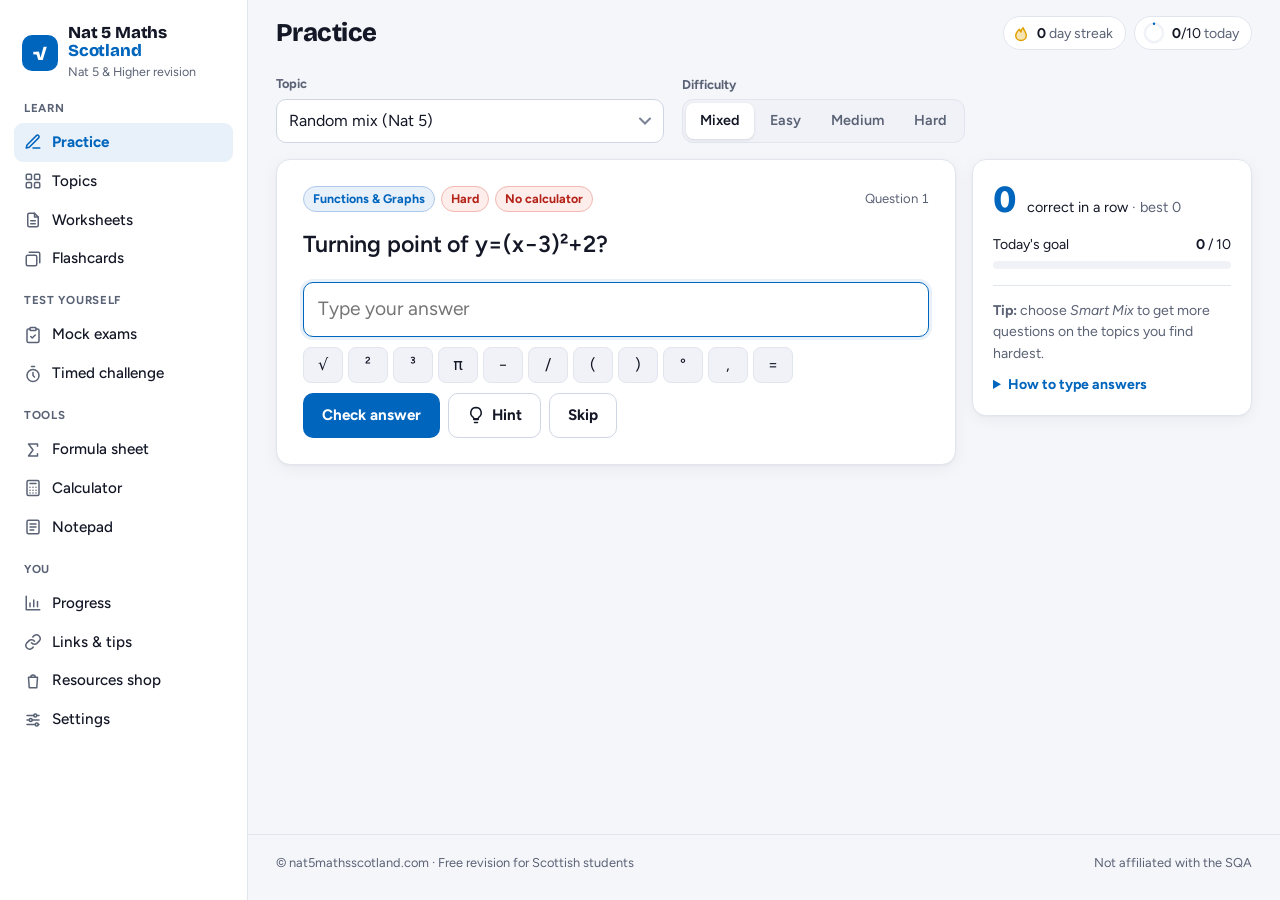
==== index.html @ 3918273a "Add 97 Higher questions, Higher Paper 2 and Higher worksheets - 97 new Higher questions across all 1" ====
<!DOCTYPE html>
<html lang="en-GB">
<head>
<meta charset="UTF-8">
<meta name="viewport" content="width=device-width, initial-scale=1, viewport-fit=cover">
<title>Free Nat 5 &amp; Higher Maths Revision — Scotland | nat5mathsscotland.com</title>
<meta name="description" content="Free Nat 5 and Higher Maths revision for Scottish students. 334 practice questions with worked solutions, mock exams, flashcards, worksheets and a formula sheet — covers the SQA course.">
<meta name="author" content="nat5mathsscotland.com">
<meta property="og:title" content="Free Nat 5 &amp; Higher Maths Revision — Scotland">
<meta property="og:description" content="Practice questions with worked solutions, mock exams, flashcards and worksheets for SQA National 5 and Higher Maths. Free, works offline.">
<meta property="og:url" content="https://nat5mathsscotland.com/">
<meta property="og:type" content="website">
<meta property="og:image" content="https://nat5mathsscotland.com/icon-512.png">
<link rel="canonical" href="https://nat5mathsscotland.com/">
<link rel="manifest" href="manifest.json">
<meta name="theme-color" content="#0065bd">
<meta name="mobile-web-app-capable" content="yes">
<meta name="apple-mobile-web-app-capable" content="yes">
<meta name="apple-mobile-web-app-status-bar-style" content="default">
<meta name="apple-mobile-web-app-title" content="Nat 5 Maths">
<link rel="apple-touch-icon" href="icon-192.png">
<link rel="preconnect" href="https://fonts.googleapis.com">
<link rel="preconnect" href="https://fonts.gstatic.com" crossorigin>
<link href="https://fonts.googleapis.com/css2?family=Bricolage+Grotesque:opsz,wght@12..96,600;12..96,700;12..96,800&family=Figtree:wght@400;500;600;700&display=swap" rel="stylesheet">
<link rel="stylesheet" href="assets/styles.css?v=6">
<script>
  // Apply saved appearance before first paint to avoid a flash of the wrong theme
  try{var _s=JSON.parse(localStorage.getItem('nat5_v4')||'{}').settings||{};if(_s.mode==='light'||_s.mode==='dark')document.documentElement.dataset.theme=_s.mode;if(_s.accent)document.documentElement.dataset.accent=_s.accent;}catch(e){}
</script>
</head>
<body>

<svg width="0" height="0" style="position:absolute" aria-hidden="true">
  <symbol id="i-practice" viewBox="0 0 24 24"><path d="M12 20h9"/><path d="M16.5 3.5a2.1 2.1 0 0 1 3 3L7 19l-4 1 1-4Z"/></symbol>
  <symbol id="i-topics" viewBox="0 0 24 24"><rect x="3" y="3" width="7" height="7" rx="1.5"/><rect x="14" y="3" width="7" height="7" rx="1.5"/><rect x="3" y="14" width="7" height="7" rx="1.5"/><rect x="14" y="14" width="7" height="7" rx="1.5"/></symbol>
  <symbol id="i-worksheets" viewBox="0 0 24 24"><path d="M14 3H7a2 2 0 0 0-2 2v14a2 2 0 0 0 2 2h10a2 2 0 0 0 2-2V8z"/><path d="M14 3v5h5"/><path d="M9 13h6M9 17h6"/></symbol>
  <symbol id="i-flashcards" viewBox="0 0 24 24"><rect x="3" y="7" width="14" height="14" rx="2"/><path d="M7 3h12a2 2 0 0 1 2 2v12"/></symbol>
  <symbol id="i-mock" viewBox="0 0 24 24"><rect x="8" y="2" width="8" height="4" rx="1"/><path d="M16 4h2a2 2 0 0 1 2 2v14a2 2 0 0 1-2 2H6a2 2 0 0 1-2-2V6a2 2 0 0 1 2-2h2"/><path d="m9 14 2 2 4-4"/></symbol>
  <symbol id="i-timer" viewBox="0 0 24 24"><circle cx="12" cy="14" r="8"/><path d="M12 10v4l2 2M10 2h4"/></symbol>
  <symbol id="i-formulas" viewBox="0 0 24 24"><path d="M18 7V4H6l6 8-6 8h12v-3"/></symbol>
  <symbol id="i-calculator" viewBox="0 0 24 24"><rect x="4" y="2" width="16" height="20" rx="2"/><path d="M8 6h8M8 11h.01M12 11h.01M16 11h.01M8 15h.01M12 15h.01M16 15h.01M8 18.5h.01M12 18.5h.01M16 18.5h.01"/></symbol>
  <symbol id="i-notepad" viewBox="0 0 24 24"><rect x="4" y="3" width="16" height="18" rx="2"/><path d="M8 8h8M8 12h8M8 16h5"/></symbol>
  <symbol id="i-progress" viewBox="0 0 24 24"><path d="M3 3v18h18"/><path d="M8 17v-5M13 17V8M18 17v-7"/></symbol>
  <symbol id="i-resources" viewBox="0 0 24 24"><path d="M10 13a5 5 0 0 0 7.5.5l3-3a5 5 0 0 0-7-7l-1.7 1.7"/><path d="M14 11a5 5 0 0 0-7.5-.5l-3 3a5 5 0 0 0 7 7l1.7-1.7"/></symbol>
  <symbol id="i-shop" viewBox="0 0 24 24"><path d="M6 7h12l-1 14H7z"/><path d="M9 7a3 3 0 0 1 6 0"/></symbol>
  <symbol id="i-settings" viewBox="0 0 24 24"><path d="M4 6h9M17 6h3M4 12h3M11 12h9M4 18h11M19 18h1"/><circle cx="15" cy="6" r="2"/><circle cx="9" cy="12" r="2"/><circle cx="17" cy="18" r="2"/></symbol>
  <symbol id="i-more" viewBox="0 0 24 24"><circle cx="5" cy="12" r="1.2"/><circle cx="12" cy="12" r="1.2"/><circle cx="19" cy="12" r="1.2"/></symbol>
  <symbol id="i-flame" viewBox="0 0 24 24"><path d="M12 22c4 0 7-2.8 7-6.8 0-4.2-3-6.2-4.2-10.2-1.8 1.6-2.8 3.6-2.8 5.7-1-.8-1.8-2-2-3.7C7.8 9 5 11.6 5 15.2 5 19.2 8 22 12 22z"/></symbol>
  <symbol id="i-bulb" viewBox="0 0 24 24"><path d="M9 18h6M10 22h4"/><path d="M12 2a7 7 0 0 0-4 12.7c.6.5 1 1.3 1 2.3h6c0-1 .4-1.8 1-2.3A7 7 0 0 0 12 2z"/></symbol>
  <symbol id="i-arrow" viewBox="0 0 24 24"><path d="M5 12h14M13 6l6 6-6 6"/></symbol>
  <symbol id="i-back" viewBox="0 0 24 24"><path d="M19 12H5M11 18l-6-6 6-6"/></symbol>
  <symbol id="i-refresh" viewBox="0 0 24 24"><path d="M21 12a9 9 0 1 1-3-6.7L21 8"/><path d="M21 3v5h-5"/></symbol>
  <symbol id="i-check" viewBox="0 0 24 24"><path d="m5 12 5 5 9-10"/></symbol>
  <symbol id="i-x" viewBox="0 0 24 24"><path d="M6 6l12 12M18 6 6 18"/></symbol>
  <symbol id="i-external" viewBox="0 0 24 24"><path d="M14 4h6v6M20 4l-9 9"/><path d="M18 14v5a1 1 0 0 1-1 1H5a1 1 0 0 1-1-1V7a1 1 0 0 1 1-1h5"/></symbol>
</svg>

<a class="skip-link" href="#main">Skip to content</a>

<div class="shell">

  <!-- Sidebar (desktop) -->
  <aside class="sidebar" aria-label="Main navigation">
    <a class="brand" href="#practice" data-nav="practice">
      <span class="brand-mark" aria-hidden="true">√</span>
      <span>
        <h1 class="brand-name">Nat 5 Maths <span>Scotland</span></h1>
        <span class="brand-sub">Nat 5 &amp; Higher revision</span>
      </span>
    </a>
    <nav class="side-nav">
      <div class="nav-group">
        <div class="nav-label">Learn</div>
        <a href="#practice" data-nav="practice"><svg class="ico"><use href="#i-practice"/></svg>Practice</a>
        <a href="#topics" data-nav="topics"><svg class="ico"><use href="#i-topics"/></svg>Topics</a>
        <a href="#worksheets" data-nav="worksheets"><svg class="ico"><use href="#i-worksheets"/></svg>Worksheets</a>
        <a href="#flashcards" data-nav="flashcards"><svg class="ico"><use href="#i-flashcards"/></svg>Flashcards</a>
      </div>
      <div class="nav-group">
        <div class="nav-label">Test yourself</div>
        <a href="#mock" data-nav="mock"><svg class="ico"><use href="#i-mock"/></svg>Mock exams</a>
        <a href="#timer" data-nav="timer"><svg class="ico"><use href="#i-timer"/></svg>Timed challenge</a>
      </div>
      <div class="nav-group">
        <div class="nav-label">Tools</div>
        <a href="#formulas" data-nav="formulas"><svg class="ico"><use href="#i-formulas"/></svg>Formula sheet</a>
        <a href="#calculator" data-nav="calculator"><svg class="ico"><use href="#i-calculator"/></svg>Calculator</a>
        <a href="#notepad" data-nav="notepad"><svg class="ico"><use href="#i-notepad"/></svg>Notepad</a>
      </div>
      <div class="nav-group">
        <div class="nav-label">You</div>
        <a href="#progress" data-nav="progress"><svg class="ico"><use href="#i-progress"/></svg>Progress</a>
        <a href="#resources" data-nav="resources"><svg class="ico"><use href="#i-resources"/></svg>Links &amp; tips</a>
        <a href="#shop" data-nav="shop"><svg class="ico"><use href="#i-shop"/></svg>Resources shop</a>
        <a href="#settings" data-nav="settings"><svg class="ico"><use href="#i-settings"/></svg>Settings</a>
      </div>
    </nav>
  </aside>

  <div class="main-col">
    <!-- Top bar -->
    <header class="topbar">
      <a class="brand brand-compact" href="#practice" data-nav="practice" aria-hidden="true" tabindex="-1">
        <span class="brand-mark">√</span><span class="brand-name">Nat 5 Maths</span>
      </a>
      <div class="page-title" id="page-title">Practice</div>
      <div class="stat-chips">
        <div class="chip" title="Days in a row you've practised">
          <svg class="ico ico-flame"><use href="#i-flame"/></svg>
          <span><b id="hdr-days">0</b> <span class="chip-label">day streak</span></span>
        </div>
        <div class="chip chip-goal" title="Today's goal">
          <svg class="ring" viewBox="0 0 36 36" aria-hidden="true"><circle class="ring-bg" cx="18" cy="18" r="15"/><circle class="ring-fg" id="goal-ring" cx="18" cy="18" r="15" pathLength="100" stroke-dasharray="0 100"/></svg>
          <span><b id="hdr-daily">0</b>/<span id="hdr-goal">10</span> <span class="chip-label">today</span></span>
        </div>
      </div>
    </header>

    <main id="main" tabindex="-1">

      <!-- PRACTICE -->
      <section class="panel" id="panel-practice" data-title="Practice">
        <div class="greeting" id="greeting"></div>
        <div class="toolbar">
          <label class="field">
            <span class="field-label">Topic</span>
            <select id="topic-select"></select>
          </label>
          <div class="field">
            <span class="field-label" id="diff-label">Difficulty</span>
            <div class="segmented" role="radiogroup" aria-labelledby="diff-label" id="diff-seg">
              <button role="radio" data-diff="mixed" aria-checked="true">Mixed</button>
              <button role="radio" data-diff="1" aria-checked="false">Easy</button>
              <button role="radio" data-diff="2" aria-checked="false">Medium</button>
              <button role="radio" data-diff="3" aria-checked="false">Hard</button>
            </div>
          </div>
        </div>

        <div class="practice-grid">
          <article class="card q-card" aria-live="polite">
            <div class="q-meta">
              <span class="tag tag-topic" id="q-topic-label">Algebra</span>
              <span class="tag" id="q-level">Easy</span>
              <span class="tag" id="calc-badge">No calculator</span>
              <span class="q-num">Question <span id="q-num">1</span></span>
            </div>
            <div class="q-text" id="q-text">Loading…</div>
            <form class="answer" id="answer-form" autocomplete="off">
              <label class="sr-only" for="q-input">Your answer</label>
              <input class="input input-lg" id="q-input" type="text" inputmode="text" placeholder="Type your answer" spellcheck="false" autocapitalize="off">
              <div class="symbols" data-for="q-input"></div>
              <div class="btn-row">
                <button type="submit" class="btn btn-primary" id="check-btn">Check answer</button>
                <button type="button" class="btn btn-ghost" id="hint-btn"><svg class="ico"><use href="#i-bulb"/></svg>Hint</button>
                <button type="button" class="btn btn-ghost" id="skip-btn">Skip</button>
                <a href="#calculator" class="btn btn-ghost" id="calc-link" hidden><svg class="ico"><use href="#i-calculator"/></svg>Calculator</a>
              </div>
            </form>
            <div id="feedback-area"></div>
          </article>

          <aside class="card side-card">
            <div class="side-stat">
              <div class="side-num" id="run-streak">0</div>
              <div class="side-lbl">correct in a row <span class="muted">· best <span id="best-streak">0</span></span></div>
            </div>
            <div class="goal">
              <div class="goal-head"><span>Today's goal</span><span><b id="daily-count">0</b> / <span id="daily-goal-lbl">10</span></span></div>
              <div class="bar"><div class="bar-fill" id="goal-fill"></div></div>
            </div>
            <p class="side-tip"><b>Tip:</b> choose <em>Smart Mix</em> to get more questions on the topics you find hardest.</p>
            <details class="howto">
              <summary>How to type answers</summary>
              <ul>
                <li>Two answers: <code>x=2, x=5</code></li>
                <li>Powers: <code>x^2</code> or use the <code>²</code> button</li>
                <li>Roots: <code>sqrt3</code> or the <code>√</code> button</li>
                <li>Fractions: <code>3/4</code> · pi: <code>pi</code></li>
                <li>Units like cm, £, ° are optional</li>
              </ul>
            </details>
          </aside>
        </div>
      </section>

      <!-- TOPICS -->
      <section class="panel" id="panel-topics" data-title="Topics" hidden>
        <p class="lede">Pick a topic to practise it. Your accuracy on each topic is shown below.</p>
        <div id="topic-grid"></div>
      </section>

      <!-- WORKSHEETS -->
      <section class="panel" id="panel-worksheets" data-title="Worksheets" hidden>
        <div id="ws-list">
          <p class="lede">Short sets of questions on one topic. Answer them all, then check.</p>
          <div class="grid-cards" id="sheet-list"></div>
        </div>
        <div id="ws-active" hidden></div>
      </section>

      <!-- FLASHCARDS -->
      <section class="panel" id="panel-flashcards" data-title="Flashcards" hidden>
        <div class="toolbar">
          <label class="field">
            <span class="field-label">Deck</span>
            <select id="fc-topic">
              <option value="all">All Nat 5</option>
              <option value="algebra">Algebra &amp; graphs</option>
              <option value="trig">Trigonometry</option>
              <option value="geometry">Geometry &amp; vectors</option>
              <option value="stats">Statistics</option>
              <option value="surds">Indices</option>
              <option value="higher">Higher</option>
            </select>
          </label>
          <button class="btn btn-ghost" id="fc-shuffle"><svg class="ico"><use href="#i-refresh"/></svg>Shuffle</button>
        </div>
        <div class="flash-wrap">
          <button class="flashcard" id="flashcard" aria-live="polite">
            <span class="fc-face fc-front">
              <span class="fc-kicker">Formula</span>
              <span class="fc-term" id="fc-term">Loading…</span>
              <span class="fc-tap">Tap or press Space to reveal</span>
            </span>
            <span class="fc-face fc-back">
              <span class="fc-kicker" id="fc-term-back"></span>
              <span class="fc-def" id="fc-def"></span>
            </span>
          </button>
          <div class="fc-nav">
            <button class="btn btn-ghost" id="fc-prev" aria-label="Previous card"><svg class="ico"><use href="#i-back"/></svg>Prev</button>
            <span class="fc-count"><span id="fc-idx">1</span> / <span id="fc-tot">1</span></span>
            <button class="btn btn-primary" id="fc-next">Next<svg class="ico"><use href="#i-arrow"/></svg></button>
          </div>
        </div>
      </section>

      <!-- MOCK EXAM -->
      <section class="panel" id="panel-mock" data-title="Mock exams" hidden>
        <div id="mock-home">
          <p class="lede">Exam-style papers written to the SQA course. Answers are marked as you go and you get a grade estimate at the end.</p>
          <div class="grid-cards" id="mock-papers"></div>
          <div class="card" id="mock-prev-scores" hidden></div>
          <div class="card">
            <h2 class="card-title">Before you start</h2>
            <ul class="tips-list">
              <li><b>Show all working on paper.</b> In the real exam, method marks are given even when the final answer is wrong.</li>
              <li><b>Watch the clock.</b> Roughly 1–1½ minutes per mark. Skip and come back later.</li>
              <li><b>Non-calculator paper means no calculator.</b> Keep the calculator for Paper 2.</li>
              <li><b>Check answers</b> by substituting back in where you can.</li>
            </ul>
          </div>
        </div>

        <div id="mock-exam" hidden>
          <div class="card exam-card">
            <div class="exam-head">
              <div>
                <div class="exam-title" id="mock-paper-title">Paper 1</div>
                <div class="muted small" id="mock-q-counter"></div>
              </div>
              <div class="exam-stats">
                <span class="tag" id="mock-calc-status">No calculator</span>
                <span class="exam-clock" id="mock-timer-display">60:00</span>
                <span class="tag tag-topic">Marks: <b id="mock-marks-so-far">0</b></span>
              </div>
            </div>
            <div class="bar bar-thin"><div class="bar-fill" id="mock-prog-bar"></div></div>
            <div class="q-meta"><span class="tag tag-topic" id="mock-topic-label"></span><span class="tag" id="mock-marks-label"></span></div>
            <div class="q-text" id="mock-q-text"></div>
            <form class="answer" id="mock-form" autocomplete="off">
              <label class="sr-only" for="mock-answer">Your answer</label>
              <input class="input input-lg" id="mock-answer" type="text" placeholder="Type your answer" spellcheck="false" autocapitalize="off">
              <div class="symbols" data-for="mock-answer"></div>
              <div class="btn-row">
                <button type="submit" class="btn btn-primary" id="mock-submit">Submit answer</button>
                <button type="button" class="btn btn-ghost" id="mock-skip">Leave blank</button>
                <button type="button" class="btn btn-ghost btn-danger" id="mock-end">End exam</button>
              </div>
            </form>
            <div id="mock-fb"></div>
          </div>
        </div>

        <div id="mock-results" hidden>
          <div class="card result-card">
            <div class="grade-badge" id="mock-grade-icon">A</div>
            <h2 class="result-title" id="mock-grade-title">Grade A</h2>
            <div class="result-score" id="mock-score-display"></div>
            <div class="muted" id="mock-grade-band"></div>
            <p class="result-msg" id="mock-grade-msg"></p>
            <div class="btn-row center">
              <button class="btn btn-primary" id="mock-review-btn">Review answers</button>
              <button class="btn btn-ghost" id="mock-back">Back to papers</button>
            </div>
            <p class="muted small">Grade boundaries are approximate: A 70%, B 60%, C 50%, D 40%.</p>
          </div>
          <div class="card" id="mock-review-section" hidden>
            <h2 class="card-title">Answer review</h2>
            <div id="mock-review-list"></div>
          </div>
        </div>
      </section>

      <!-- TIMER -->
      <section class="panel" id="panel-timer" data-title="Timed challenge" hidden>
        <div class="card" id="timer-setup">
          <h2 class="card-title">How many can you get right?</h2>
          <p class="muted">Quick-fire questions against the clock. Great for building speed before an exam.</p>
          <label class="field">
            <span class="field-label">Topic</span>
            <select id="timer-topic"></select>
          </label>
          <div class="btn-row">
            <button class="btn btn-primary" data-secs="60">1 minute</button>
            <button class="btn btn-primary" data-secs="120">2 minutes</button>
            <button class="btn btn-primary" data-secs="300">5 minutes</button>
          </div>
        </div>
        <div class="card" id="timer-game" hidden>
          <div class="timer-head">
            <div class="timer-display" id="timer-display">60</div>
            <div class="timer-score">Score <b id="timer-score-lbl">0</b></div>
          </div>
          <div class="q-text" id="timer-q"></div>
          <form class="answer" id="timer-form" autocomplete="off">
            <label class="sr-only" for="timer-input">Your answer</label>
            <input class="input input-lg" id="timer-input" type="text" placeholder="Answer" spellcheck="false" autocapitalize="off">
            <div class="symbols" data-for="timer-input"></div>
            <div class="btn-row">
              <button type="submit" class="btn btn-primary">Submit</button>
              <button type="button" class="btn btn-ghost" id="timer-skip">Skip</button>
              <button type="button" class="btn btn-ghost btn-danger" id="timer-stop">Stop</button>
            </div>
          </form>
          <div id="timer-fb" class="timer-fb" aria-live="polite"></div>
        </div>
        <div class="card result-card" id="timer-result" hidden>
          <div class="muted">Time's up</div>
          <div class="result-score" id="timer-final"></div>
          <p class="result-msg" id="timer-msg"></p>
          <button class="btn btn-primary" id="timer-again">Try again</button>
        </div>
      </section>

      <!-- FORMULAS -->
      <section class="panel" id="panel-formulas" data-title="Formula sheet" hidden>
        <p class="lede">Formulas marked <span class="tag tag-given">Given</span> are on the SQA exam formula list. Learn the rest.</p>
        <div class="formula-sections">
          <div class="fs"><h2>Algebra</h2>
            <div class="formula-grid">
              <div class="fc"><div class="fct">Quadratic formula <span class="tag tag-given">Given</span></div>x = (−b ± √(b² − 4ac)) / 2a</div>
              <div class="fc"><div class="fct">Difference of squares</div>a² − b² = (a + b)(a − b)</div>
              <div class="fc"><div class="fct">Completing the square</div>x² + bx = (x + b/2)² − (b/2)²</div>
              <div class="fc"><div class="fct">Discriminant</div>b² − 4ac &gt; 0: two roots · = 0: one root · &lt; 0: no real roots</div>
            </div>
          </div>
          <div class="fs"><h2>Trigonometry</h2>
            <div class="formula-grid">
              <div class="fc"><div class="fct">SOH CAH TOA</div>sin = opp/hyp · cos = adj/hyp · tan = opp/adj</div>
              <div class="fc"><div class="fct">Sine rule <span class="tag tag-given">Given</span></div>a/sin A = b/sin B = c/sin C</div>
              <div class="fc"><div class="fct">Cosine rule <span class="tag tag-given">Given</span></div>a² = b² + c² − 2bc cos A<br>cos A = (b² + c² − a²) / 2bc</div>
              <div class="fc"><div class="fct">Area of a triangle <span class="tag tag-given">Given</span></div>A = ½ab sin C</div>
              <div class="fc"><div class="fct">Identities</div>sin²x + cos²x = 1 · tan x = sin x / cos x</div>
              <div class="fc"><div class="fct">Exact values</div>sin 30° = ½ · cos 60° = ½ · tan 45° = 1</div>
            </div>
          </div>
          <div class="fs"><h2>Geometry</h2>
            <div class="formula-grid">
              <div class="fc"><div class="fct">Circle</div>A = πr² · C = 2πr = πd</div>
              <div class="fc"><div class="fct">Pythagoras</div>c² = a² + b²</div>
              <div class="fc"><div class="fct">Volumes <span class="tag tag-given">Given</span></div>Sphere ⁴⁄₃πr³ · Cone ⅓πr²h · Pyramid ⅓Ah</div>
              <div class="fc"><div class="fct">Cylinder &amp; prism</div>Cylinder πr²h · Prism A × h</div>
              <div class="fc"><div class="fct">Arc &amp; sector</div>Arc = (θ/360) × πd · Sector = (θ/360) × πr²</div>
              <div class="fc"><div class="fct">Similar shapes</div>Area SF = k² · Volume SF = k³</div>
            </div>
          </div>
          <div class="fs"><h2>Statistics</h2>
            <div class="formula-grid">
              <div class="fc"><div class="fct">Averages</div>Mean = Σx / n · Median = middle · Mode = most common</div>
              <div class="fc"><div class="fct">Standard deviation <span class="tag tag-given">Given</span></div>s = √(Σ(x − x̄)² / (n − 1))</div>
              <div class="fc"><div class="fct">Quartiles</div>IQR = Q3 − Q1 · SIQR = (Q3 − Q1) / 2</div>
              <div class="fc"><div class="fct">Probability</div>P(A) = favourable / total · P(not A) = 1 − P(A)</div>
            </div>
          </div>
          <div class="fs"><h2>Surds &amp; indices</h2>
            <div class="formula-grid">
              <div class="fc"><div class="fct">Index laws</div>aᵐ × aⁿ = aᵐ⁺ⁿ · aᵐ ÷ aⁿ = aᵐ⁻ⁿ · (aᵐ)ⁿ = aᵐⁿ</div>
              <div class="fc"><div class="fct">Special indices</div>a⁰ = 1 · a⁻ⁿ = 1/aⁿ · a^(m/n) = (ⁿ√a)ᵐ</div>
              <div class="fc"><div class="fct">Surds</div>√(ab) = √a × √b · rationalise: multiply by √b/√b</div>
            </div>
          </div>
          <div class="fs"><h2>Functions, graphs &amp; vectors</h2>
            <div class="formula-grid">
              <div class="fc"><div class="fct">Straight line</div>y = mx + c · y − b = m(x − a)</div>
              <div class="fc"><div class="fct">Gradient</div>m = (y₂ − y₁) / (x₂ − x₁)</div>
              <div class="fc"><div class="fct">Parabola</div>y = (x − a)² + b has turning point (a, b)</div>
              <div class="fc"><div class="fct">Magnitude</div>|a| = √(x² + y² + z²)</div>
            </div>
          </div>
          <div class="fs"><h2>Higher</h2>
            <div class="formula-grid">
              <div class="fc"><div class="fct">Circle <span class="tag tag-given">Given</span></div>x² + y² + 2gx + 2fy + c = 0 · centre (−g, −f), r = √(g² + f² − c)</div>
              <div class="fc"><div class="fct">Scalar product <span class="tag tag-given">Given</span></div>a·b = |a||b| cos θ = a₁b₁ + a₂b₂ + a₃b₃</div>
              <div class="fc"><div class="fct">Addition formulae <span class="tag tag-given">Given</span></div>sin(A ± B) = sinA cosB ± cosA sinB<br>cos(A ± B) = cosA cosB ∓ sinA sinB</div>
              <div class="fc"><div class="fct">Double angle <span class="tag tag-given">Given</span></div>sin 2A = 2 sinA cosA · cos 2A = 2cos²A − 1 = 1 − 2sin²A</div>
              <div class="fc"><div class="fct">Differentiation</div>d/dx xⁿ = nxⁿ⁻¹ · d/dx sin x = cos x · d/dx cos x = −sin x</div>
              <div class="fc"><div class="fct">Integration</div>∫xⁿ dx = xⁿ⁺¹/(n+1) + C · ∫(ax+b)ⁿ dx = (ax+b)ⁿ⁺¹/(a(n+1)) + C</div>
              <div class="fc"><div class="fct">Recurrence limit</div>uₙ₊₁ = auₙ + b, −1 &lt; a &lt; 1 → L = b / (1 − a)</div>
              <div class="fc"><div class="fct">Logs</div>log ab = log a + log b · log(a/b) = log a − log b · log aⁿ = n log a</div>
            </div>
          </div>
        </div>
      </section>

      <!-- CALCULATOR -->
      <section class="panel" id="panel-calculator" data-title="Calculator" hidden>
        <div class="card calc-card">
          <div class="calc-display" aria-live="polite">
            <div class="cprev" id="calc-prev"></div>
            <div class="cmain" id="calc-main">0</div>
          </div>
          <div class="calc-btns" id="calc-btns"></div>
          <p class="muted small calc-note">Angles in degrees. You can also type with your keyboard — Enter for =, Esc to clear.</p>
        </div>
      </section>

      <!-- NOTEPAD -->
      <section class="panel" id="panel-notepad" data-title="Notepad" hidden>
        <div class="card">
          <div class="btn-row notepad-tools">
            <button class="btn btn-ghost btn-sm" id="note-copy">Copy</button>
            <button class="btn btn-ghost btn-sm" id="note-download">Download</button>
            <button class="btn btn-ghost btn-sm btn-danger" id="note-clear">Clear</button>
            <span class="muted small" id="note-status">Saved on this device</span>
          </div>
          <label class="sr-only" for="notepad-text">Notes</label>
          <textarea id="notepad-text" class="notepad" placeholder="Write your working out here…"></textarea>
        </div>
      </section>

      <!-- PROGRESS -->
      <section class="panel" id="panel-progress" data-title="Progress" hidden>
        <div class="stats-grid" id="stats-grid"></div>
        <div class="card">
          <h2 class="card-title">Topics</h2>
          <p class="muted small">Sorted weakest first, so you know where to focus.</p>
          <div id="topic-prog"></div>
        </div>
        <div class="two-col">
          <div class="card">
            <h2 class="card-title">Timed challenge best scores</h2>
            <div id="leaderboard"></div>
          </div>
          <div class="card">
            <h2 class="card-title">Mock exam history</h2>
            <div id="mock-history"></div>
          </div>
        </div>
        <button class="btn btn-ghost btn-danger btn-sm" id="reset-prog">Reset all progress</button>
      </section>

      <!-- RESOURCES -->
      <section class="panel" id="panel-resources" data-title="Links &amp; tips" hidden>
        <div class="two-col">
          <div class="card">
            <h2 class="card-title">Useful websites</h2>
            <div class="link-list">
              <a class="link-row" href="https://www.sqa.org.uk/sqa/47910.html" target="_blank" rel="noopener"><span><b>SQA National 5 Maths</b><small>Official past papers and marking instructions</small></span><svg class="ico"><use href="#i-external"/></svg></a>
              <a class="link-row" href="https://www.bbc.co.uk/bitesize/subjects/zqhs34j" target="_blank" rel="noopener"><span><b>BBC Bitesize — Nat 5 Maths</b><small>Notes, videos and quizzes for every topic</small></span><svg class="ico"><use href="#i-external"/></svg></a>
              <a class="link-row" href="https://scholar.hw.ac.uk" target="_blank" rel="noopener"><span><b>SCHOLAR (Heriot-Watt)</b><small>Online course material for Scottish qualifications</small></span><svg class="ico"><use href="#i-external"/></svg></a>
              <a class="link-row" href="https://www.mathsrevision.com/index_files/National5.htm" target="_blank" rel="noopener"><span><b>mathsrevision.com — Nat 5</b><small>Notes, worksheets and worked examples</small></span><svg class="ico"><use href="#i-external"/></svg></a>
              <a class="link-row" href="https://corbettmaths.com" target="_blank" rel="noopener"><span><b>Corbett Maths</b><small>Videos and practice for every maths topic</small></span><svg class="ico"><use href="#i-external"/></svg></a>
            </div>
          </div>
          <div class="card">
            <h2 class="card-title">Exam tips</h2>
            <ul class="tips-list">
              <li><b>Show all working.</b> You get method marks even if the final answer is wrong.</li>
              <li><b>Paper 1 is non-calculator, Paper 2 is calculator.</b> Know which one you're sitting.</li>
              <li><b>Read the question twice.</b> Look for "exact value", "2 decimal places", "simplify", "factorise fully".</li>
              <li><b>Check your answer.</b> Substitute back in — does it work?</li>
              <li><b>Sketch the triangle</b> and label the sides before choosing SOH CAH TOA, the sine rule or the cosine rule.</li>
              <li><b>Never leave a blank.</b> A sensible first step can still earn a mark.</li>
            </ul>
          </div>
        </div>
      </section>

      <!-- SHOP -->
      <section class="panel" id="panel-shop" data-title="Resources shop" hidden>
        <p class="lede">Books and kit that help with Nat 5 and Higher Maths. Links go to Amazon — this site may earn a small commission at no extra cost to you. As an Amazon Associate we earn from qualifying purchases.</p>
        <div id="shop-sections"></div>
      </section>

      <!-- SETTINGS -->
      <section class="panel" id="panel-settings" data-title="Settings" hidden>
        <div class="card settings">
          <label class="setting">
            <span class="setting-label">Your name</span>
            <input class="input" type="text" id="student-name" placeholder="Enter your name" maxlength="30">
          </label>
          <div class="setting">
            <span class="setting-label" id="goal-label">Daily question goal</span>
            <div class="segmented" role="radiogroup" aria-labelledby="goal-label" id="goal-seg">
              <button role="radio" data-goal="5">5</button>
              <button role="radio" data-goal="10">10</button>
              <button role="radio" data-goal="20">20</button>
              <button role="radio" data-goal="30">30</button>
            </div>
          </div>
          <div class="setting">
            <span class="setting-label" id="mode-label">Appearance</span>
            <div class="segmented" role="radiogroup" aria-labelledby="mode-label" id="mode-seg">
              <button role="radio" data-mode="system">System</button>
              <button role="radio" data-mode="light">Light</button>
              <button role="radio" data-mode="dark">Dark</button>
            </div>
          </div>
          <div class="setting">
            <span class="setting-label" id="accent-label">Colour</span>
            <div class="swatches" role="radiogroup" aria-labelledby="accent-label" id="accent-seg">
              <button role="radio" data-accent="saltire" aria-label="Saltire blue"></button>
              <button role="radio" data-accent="thistle" aria-label="Thistle purple"></button>
              <button role="radio" data-accent="loch" aria-label="Loch teal"></button>
              <button role="radio" data-accent="heather" aria-label="Heather pink"></button>
              <button role="radio" data-accent="whisky" aria-label="Whisky amber"></button>
            </div>
          </div>
        </div>
        <div class="card">
          <h2 class="card-title">About</h2>
          <p class="muted">Covers the National 5 and Higher Maths courses with 334 practice questions (136 Nat 5, 198 Higher) over three difficulty levels. Every question has a hint and a worked solution. Your progress is saved in this browser only — nothing is sent anywhere. Once loaded, the app also works offline.</p>
        </div>
      </section>

    </main>

    <footer class="site-footer">
      <span>© nat5mathsscotland.com · Free revision for Scottish students</span>
      <span>Not affiliated with the SQA</span>
    </footer>
  </div>
</div>

<!-- Mobile tab bar -->
<nav class="tabbar" aria-label="Main navigation">
  <a href="#practice" data-nav="practice"><svg class="ico"><use href="#i-practice"/></svg><span>Practice</span></a>
  <a href="#topics" data-nav="topics"><svg class="ico"><use href="#i-topics"/></svg><span>Topics</span></a>
  <a href="#mock" data-nav="mock"><svg class="ico"><use href="#i-mock"/></svg><span>Mock</span></a>
  <a href="#progress" data-nav="progress"><svg class="ico"><use href="#i-progress"/></svg><span>Progress</span></a>
  <button id="more-btn" aria-expanded="false" aria-controls="more-sheet"><svg class="ico"><use href="#i-more"/></svg><span>More</span></button>
</nav>
<div class="sheet-backdrop" id="sheet-backdrop" hidden></div>
<div class="sheet" id="more-sheet" hidden role="dialog" aria-label="More pages">
  <a href="#worksheets" data-nav="worksheets"><svg class="ico"><use href="#i-worksheets"/></svg>Worksheets</a>
  <a href="#flashcards" data-nav="flashcards"><svg class="ico"><use href="#i-flashcards"/></svg>Flashcards</a>
  <a href="#timer" data-nav="timer"><svg class="ico"><use href="#i-timer"/></svg>Timed challenge</a>
  <a href="#formulas" data-nav="formulas"><svg class="ico"><use href="#i-formulas"/></svg>Formulas</a>
  <a href="#calculator" data-nav="calculator"><svg class="ico"><use href="#i-calculator"/></svg>Calculator</a>
  <a href="#notepad" data-nav="notepad"><svg class="ico"><use href="#i-notepad"/></svg>Notepad</a>
  <a href="#resources" data-nav="resources"><svg class="ico"><use href="#i-resources"/></svg>Links &amp; tips</a>
  <a href="#shop" data-nav="shop"><svg class="ico"><use href="#i-shop"/></svg>Shop</a>
  <a href="#settings" data-nav="settings"><svg class="ico"><use href="#i-settings"/></svg>Settings</a>
</div>

<div class="toast" id="toast" role="status" aria-live="polite"></div>

<div class="install-banner" id="install-banner" hidden>
  <div><b>Install Nat 5 Maths</b><small>Add it to your home screen — works offline.</small></div>
  <div class="btn-row">
    <button class="btn btn-primary btn-sm" id="install-btn">Install</button>
    <button class="btn btn-ghost btn-sm" id="dismiss-install" aria-label="Dismiss">Not now</button>
  </div>
</div>

<script src="assets/data.js?v=6"></script>
<script src="assets/app.js?v=6"></script>
</body>
</html>
---- assets/styles.css ----
/* ---------- Tokens ---------- */
:root{
  --accent:#0065bd;
  --bg:#f5f6fa;
  --surface:#ffffff;
  --surface-2:#f0f2f7;
  --border:#e1e5ee;
  --border-strong:#cfd5e2;
  --text:#131726;
  --muted:#5a6275;
  --primary:var(--accent);
  --primary-ink:#ffffff;
  --primary-soft:color-mix(in oklab,var(--accent) 10%,var(--surface));
  --primary-line:color-mix(in oklab,var(--accent) 35%,var(--surface));
  --ok:#157a3b;--ok-soft:#e7f5ec;--ok-line:#a8d9b9;
  --bad:#b42318;--bad-soft:#fdeeec;--bad-line:#f2b8b1;
  --warn:#9a4d05;--warn-soft:#fff5e3;--warn-line:#f4d39a;
  --gold:#e0a100;
  --shadow:0 1px 2px rgba(19,23,38,.04),0 4px 16px rgba(19,23,38,.05);
  --radius:14px;--radius-sm:10px;
  --font:'Figtree',system-ui,-apple-system,'Segoe UI',sans-serif;
  --font-display:'Bricolage Grotesque','Figtree',system-ui,sans-serif;
  --sidebar:248px;
  color-scheme:light;
}
:root[data-accent="thistle"]{--accent:#6b46c1}
:root[data-accent="loch"]{--accent:#0f766e}
:root[data-accent="heather"]{--accent:#be185d}
:root[data-accent="whisky"]{--accent:#b45309}

@media (prefers-color-scheme:dark){
  :root:not([data-theme="light"]){
    --bg:#0d1017;--surface:#151a24;--surface-2:#1c2230;--border:#262e3d;--border-strong:#343d4f;
    --text:#e9edf5;--muted:#9aa3b6;
    --primary:color-mix(in oklab,var(--accent) 62%,white);--primary-ink:#0d1017;
    --primary-soft:color-mix(in oklab,var(--accent) 20%,var(--surface));
    --primary-line:color-mix(in oklab,var(--accent) 50%,var(--surface));
    --ok:#6ee7a0;--ok-soft:#13291d;--ok-line:#1f5134;
    --bad:#fca5a5;--bad-soft:#2d1717;--bad-line:#5b2626;
    --warn:#fcd07a;--warn-soft:#2b2211;--warn-line:#5a4414;
    --shadow:0 1px 2px rgba(0,0,0,.3);
    color-scheme:dark;
  }
}
:root[data-theme="dark"]{
  --bg:#0d1017;--surface:#151a24;--surface-2:#1c2230;--border:#262e3d;--border-strong:#343d4f;
  --text:#e9edf5;--muted:#9aa3b6;
  --primary:color-mix(in oklab,var(--accent) 62%,white);--primary-ink:#0d1017;
  --primary-soft:color-mix(in oklab,var(--accent) 20%,var(--surface));
  --primary-line:color-mix(in oklab,var(--accent) 50%,var(--surface));
  --ok:#6ee7a0;--ok-soft:#13291d;--ok-line:#1f5134;
  --bad:#fca5a5;--bad-soft:#2d1717;--bad-line:#5b2626;
  --warn:#fcd07a;--warn-soft:#2b2211;--warn-line:#5a4414;
  --shadow:0 1px 2px rgba(0,0,0,.3);
  color-scheme:dark;
}

/* ---------- Base ---------- */
*,*::before,*::after{box-sizing:border-box}
html{-webkit-text-size-adjust:100%}
body{margin:0;font-family:var(--font);font-size:16px;line-height:1.5;background:var(--bg);color:var(--text);-webkit-font-smoothing:antialiased}
h1,h2,h3{margin:0;font-family:var(--font-display);letter-spacing:-.01em}
p{margin:0 0 .75rem}
a{color:var(--primary)}
button,input,select,textarea{font:inherit;color:inherit}
[hidden]{display:none!important}
.sr-only{position:absolute;width:1px;height:1px;padding:0;margin:-1px;overflow:hidden;clip:rect(0,0,0,0);white-space:nowrap;border:0}
.skip-link{position:absolute;left:-999px;top:8px;background:var(--surface);padding:8px 12px;border-radius:8px;z-index:100}
.skip-link:focus{left:8px}
:focus-visible{outline:2px solid var(--primary);outline-offset:2px}
.muted{color:var(--muted)}
.small{font-size:.85rem}
code{font-family:ui-monospace,'SFMono-Regular',Menlo,monospace;font-size:.9em;background:var(--surface-2);padding:1px 5px;border-radius:5px}
.ico{width:18px;height:18px;flex:none;fill:none;stroke:currentColor;stroke-width:2;stroke-linecap:round;stroke-linejoin:round}

/* ---------- Shell ---------- */
.shell{display:flex;min-height:100vh}
.sidebar{position:sticky;top:0;height:100vh;width:var(--sidebar);flex:none;padding:20px 14px;border-right:1px solid var(--border);background:var(--surface);overflow-y:auto}
.main-col{flex:1;min-width:0;display:flex;flex-direction:column}
main{flex:1;width:100%;max-width:1080px;margin:0 auto;padding:8px 28px 40px;outline:none}

.brand{display:flex;align-items:center;gap:10px;text-decoration:none;color:var(--text);padding:4px 8px 18px}
.brand-mark{display:grid;place-items:center;width:36px;height:36px;border-radius:10px;background:var(--primary);color:var(--primary-ink);font-family:var(--font-display);font-weight:800;font-size:20px;flex:none}
.brand-name{font-size:1.05rem;font-weight:800;line-height:1.1}
.brand-name span{color:var(--primary)}
.brand-sub{display:block;font-size:.78rem;color:var(--muted);margin-top:2px}
.brand-compact{display:none;padding:0}
.brand-compact .brand-mark{width:30px;height:30px;font-size:17px;border-radius:8px}

.side-nav .nav-group{margin-bottom:14px}
.nav-label{font-size:.72rem;font-weight:700;text-transform:uppercase;letter-spacing:.06em;color:var(--muted);padding:0 10px 6px}
.side-nav a{display:flex;align-items:center;gap:10px;padding:8px 10px;border-radius:9px;color:var(--text);text-decoration:none;font-weight:500;font-size:.95rem}
.side-nav a .ico{color:var(--muted)}
.side-nav a:hover{background:var(--surface-2)}
.side-nav a[aria-current="page"]{background:var(--primary-soft);color:var(--primary);font-weight:700}
.side-nav a[aria-current="page"] .ico{color:var(--primary)}

.topbar{position:sticky;top:0;z-index:20;display:flex;align-items:center;gap:16px;padding:14px 28px;background:color-mix(in oklab,var(--bg) 88%,transparent);backdrop-filter:blur(10px);-webkit-backdrop-filter:blur(10px);max-width:1136px;width:100%;margin:0 auto}
.page-title{font-family:var(--font-display);font-size:1.6rem;font-weight:800;letter-spacing:-.02em;flex:1;min-width:0}
.stat-chips{display:flex;gap:8px}
.chip{display:flex;align-items:center;gap:7px;background:var(--surface);border:1px solid var(--border);border-radius:999px;padding:5px 12px 5px 8px;font-size:.88rem;white-space:nowrap}
.chip b{font-variant-numeric:tabular-nums}
.chip-label{color:var(--muted)}
.ico-flame{color:var(--gold);fill:color-mix(in oklab,var(--gold) 30%,transparent)}
.ring{width:22px;height:22px;transform:rotate(-90deg)}
.ring circle{fill:none;stroke-width:4}
.ring-bg{stroke:var(--surface-2)}
.ring-fg{stroke:var(--primary);stroke-linecap:round;transition:stroke-dasharray .5s}
.chip-goal.done .ring-fg{stroke:var(--ok)}

.site-footer{display:flex;justify-content:space-between;flex-wrap:wrap;gap:6px;max-width:1080px;width:100%;margin:0 auto;padding:18px 28px 28px;font-size:.8rem;color:var(--muted);border-top:1px solid var(--border)}

/* ---------- Panels & cards ---------- */
.panel{animation:fade .2s ease}
@keyframes fade{from{transform:translateY(4px)}to{transform:none}}
@media (prefers-reduced-motion:reduce){.panel,.fb,.sheet{animation:none!important}}
.lede{color:var(--muted);max-width:62ch;margin-bottom:18px}
.greeting{color:var(--muted);margin:-4px 0 14px}
.greeting:empty{display:none}
.card{background:var(--surface);border:1px solid var(--border);border-radius:var(--radius);padding:22px;box-shadow:var(--shadow);margin-bottom:16px}
.card-title{font-size:1.15rem;font-weight:700;margin-bottom:12px}
.two-col{display:grid;grid-template-columns:repeat(auto-fit,minmax(300px,1fr));gap:16px}
.two-col>.card{margin-bottom:0}
.two-col+*{margin-top:16px}

/* ---------- Form controls ---------- */
.toolbar{display:flex;flex-wrap:wrap;gap:14px 18px;align-items:flex-end;margin-bottom:16px}
.field{display:flex;flex-direction:column;gap:5px;min-width:0}
.field-label,.setting-label{font-size:.8rem;font-weight:700;color:var(--muted)}
select,.input{background:var(--surface);border:1px solid var(--border-strong);border-radius:var(--radius-sm);padding:9px 12px;min-height:42px}
select{padding-right:34px;appearance:none;-webkit-appearance:none;cursor:pointer;max-width:100%;
  background-image:url("data:image/svg+xml,%3Csvg xmlns='http://www.w3.org/2000/svg' width='12' height='8' fill='none' stroke='%237a8295' stroke-width='2' stroke-linecap='round'%3E%3Cpath d='m1 1.5 5 5 5-5'/%3E%3C/svg%3E");background-repeat:no-repeat;background-position:right 12px center}
#topic-select{min-width:min(320px,100%)}
select:focus,.input:focus{outline:none;border-color:var(--primary);box-shadow:0 0 0 3px var(--primary-soft)}
.input{width:100%}
.input-lg{font-size:1.2rem;padding:12px 14px;min-height:52px;font-variant-numeric:tabular-nums}
.input:disabled{opacity:.65}

.segmented{display:inline-flex;background:var(--surface-2);border:1px solid var(--border);border-radius:11px;padding:3px;gap:2px}
.segmented button{border:0;background:none;padding:7px 14px;border-radius:8px;font-weight:600;font-size:.9rem;color:var(--muted);cursor:pointer;min-height:34px}
.segmented button[aria-checked="true"]{background:var(--surface);color:var(--text);box-shadow:0 1px 3px rgba(19,23,38,.12)}

.btn{display:inline-flex;align-items:center;justify-content:center;gap:7px;border:1px solid transparent;border-radius:var(--radius-sm);padding:10px 18px;min-height:44px;font-weight:700;font-size:.95rem;cursor:pointer;text-decoration:none;transition:background .15s,border-color .15s,transform .1s}
.btn:active{transform:translateY(1px)}
.btn-primary{background:var(--primary);color:var(--primary-ink)}
.btn-primary:hover{background:color-mix(in oklab,var(--primary) 88%,black)}
.btn-ghost{background:var(--surface);border-color:var(--border-strong);color:var(--text)}
.btn-ghost:hover{background:var(--surface-2)}
.btn-danger{color:var(--bad)}
.btn-sm{min-height:36px;padding:6px 12px;font-size:.85rem}
.btn-row{display:flex;flex-wrap:wrap;gap:8px;align-items:center}
.btn-row.center{justify-content:center}

/* ---------- Tags ---------- */
.tag{display:inline-flex;align-items:center;gap:5px;font-size:.78rem;font-weight:700;padding:3px 9px;border-radius:999px;background:var(--surface-2);color:var(--muted);border:1px solid var(--border);white-space:nowrap}
.tag-topic{background:var(--primary-soft);color:var(--primary);border-color:var(--primary-line)}
.tag-calc{background:var(--ok-soft);color:var(--ok);border-color:var(--ok-line)}
.tag-nocalc{background:var(--bad-soft);color:var(--bad);border-color:var(--bad-line)}
.tag-given{background:var(--warn-soft);color:var(--warn);border-color:var(--warn-line);font-size:.68rem;padding:1px 7px;vertical-align:middle}
.tag-lvl-1{background:var(--ok-soft);color:var(--ok);border-color:var(--ok-line)}
.tag-lvl-2{background:var(--warn-soft);color:var(--warn);border-color:var(--warn-line)}
.tag-lvl-3{background:var(--bad-soft);color:var(--bad);border-color:var(--bad-line)}

/* ---------- Practice ---------- */
.practice-grid{display:grid;grid-template-columns:minmax(0,1fr) 280px;gap:16px;align-items:start}
.q-card{padding:26px;margin-bottom:0}
.q-meta{display:flex;flex-wrap:wrap;gap:6px;align-items:center;margin-bottom:16px}
.q-num{margin-left:auto;font-size:.82rem;color:var(--muted);font-variant-numeric:tabular-nums}
.q-text{font-size:1.45rem;font-weight:600;line-height:1.45;margin-bottom:20px;letter-spacing:-.005em;overflow-wrap:anywhere}
.answer{display:flex;flex-direction:column;gap:10px}
.symbols{display:flex;flex-wrap:wrap;gap:5px}
.symbols button{min-width:40px;height:36px;padding:0 8px;border:1px solid var(--border);background:var(--surface-2);border-radius:8px;font-size:1rem;cursor:pointer;color:var(--text)}
.symbols button:hover{border-color:var(--primary-line);background:var(--primary-soft)}

.fb{margin-top:16px;padding:14px 16px;border-radius:var(--radius-sm);border:1px solid;line-height:1.6;animation:fade .2s}
.fb-head{display:flex;align-items:center;gap:8px;font-weight:700;margin-bottom:4px}
.fb-head .ico{width:20px;height:20px;stroke-width:2.6}
.fb-ok{background:var(--ok-soft);border-color:var(--ok-line)}.fb-ok .fb-head{color:var(--ok)}
.fb-no{background:var(--bad-soft);border-color:var(--bad-line)}.fb-no .fb-head{color:var(--bad)}
.fb-hint{background:var(--warn-soft);border-color:var(--warn-line)}.fb-hint .fb-head{color:var(--warn)}
.fb-exp{margin-top:8px;padding-top:8px;border-top:1px dashed color-mix(in oklab,currentColor 25%,transparent)}
.fb-exp b{font-weight:700}
.fb .btn{margin-top:12px}
.ans{font-weight:700;font-variant-numeric:tabular-nums}

.side-card{padding:20px;margin-bottom:0}
.side-stat{display:flex;align-items:baseline;gap:10px;margin-bottom:16px}
.side-num{font-family:var(--font-display);font-size:2.4rem;font-weight:800;line-height:1;color:var(--primary);font-variant-numeric:tabular-nums}
.side-lbl{font-size:.9rem}
.goal-head{display:flex;justify-content:space-between;font-size:.88rem;margin-bottom:6px}
.bar{height:8px;background:var(--surface-2);border-radius:99px;overflow:hidden}
.bar-thin{height:5px;margin-bottom:16px}
.bar-fill{height:100%;width:0;background:var(--primary);border-radius:99px;transition:width .5s}
.side-tip{font-size:.88rem;color:var(--muted);margin:16px 0 10px;padding-top:14px;border-top:1px solid var(--border)}
.howto{font-size:.88rem}
.howto summary{cursor:pointer;font-weight:700;color:var(--primary)}
.howto ul{margin:8px 0 0;padding-left:18px;color:var(--muted)}
.howto li{margin-bottom:3px}

/* ---------- Topic & sheet cards ---------- */
.topic-section{margin-bottom:26px}
.section-title{font-size:1.05rem;font-weight:700;margin-bottom:12px;display:flex;align-items:center;gap:8px}
.topic-grid,.grid-cards{display:grid;grid-template-columns:repeat(auto-fill,minmax(220px,1fr));gap:12px}
.tile{display:flex;flex-direction:column;gap:6px;text-align:left;background:var(--surface);border:1px solid var(--border);border-radius:var(--radius);padding:16px;cursor:pointer;box-shadow:var(--shadow);transition:border-color .15s,transform .15s;color:var(--text);text-decoration:none;width:100%}
.tile:hover{border-color:var(--primary-line);transform:translateY(-2px)}
.tile-top{display:flex;align-items:center;justify-content:space-between;gap:8px}
.glyph{display:grid;place-items:center;min-width:42px;height:42px;padding:0 8px;border-radius:11px;background:var(--primary-soft);color:var(--primary);font-family:var(--font-display);font-weight:700;font-size:1.05rem}
.tile h3{font-size:1rem;font-weight:700;font-family:var(--font);margin-top:6px}
.tile-meta{font-size:.82rem;color:var(--muted)}
.tile .bar{height:6px;margin-top:6px}
.acc-low .bar-fill{background:var(--bad)}
.acc-mid .bar-fill{background:var(--gold)}
.acc-high .bar-fill{background:var(--ok)}

/* ---------- Worksheets ---------- */
.ws-head{display:flex;justify-content:space-between;align-items:flex-start;gap:12px;flex-wrap:wrap;margin-bottom:16px}
.ws-q{padding:16px 0;border-top:1px solid var(--border)}
.ws-q p{font-weight:600;margin-bottom:10px;font-size:1.05rem}
.ws-q .num{display:inline-grid;place-items:center;width:26px;height:26px;border-radius:50%;background:var(--surface-2);font-size:.8rem;margin-right:8px;font-weight:700}
.ws-fb{margin-top:8px;font-size:.92rem}
.ws-fb .ok{color:var(--ok);font-weight:700}
.ws-fb .no{color:var(--bad);font-weight:700}
.ws-score{font-family:var(--font-display);font-weight:800;font-size:1.2rem}

/* ---------- Flashcards ---------- */
.flash-wrap{max-width:640px}
.flashcard{position:relative;display:block;width:100%;min-height:240px;border:1px solid var(--border);border-radius:18px;background:var(--surface);box-shadow:var(--shadow);cursor:pointer;padding:0;text-align:center;perspective:1000px}
.fc-face{position:absolute;inset:0;display:flex;flex-direction:column;align-items:center;justify-content:center;gap:10px;padding:28px;border-radius:18px;backface-visibility:hidden;-webkit-backface-visibility:hidden;transition:transform .45s cubic-bezier(.4,.2,.2,1)}
.fc-back{transform:rotateY(180deg);background:var(--primary-soft)}
.flashcard.flipped .fc-front{transform:rotateY(-180deg)}
.flashcard.flipped .fc-back{transform:rotateY(0)}
.fc-kicker{font-size:.75rem;font-weight:700;text-transform:uppercase;letter-spacing:.08em;color:var(--muted)}
.fc-term{font-family:var(--font-display);font-size:1.8rem;font-weight:800}
.fc-def{font-size:1.25rem;font-weight:600;line-height:1.55;white-space:pre-line}
.fc-tap{font-size:.82rem;color:var(--muted)}
.fc-nav{display:flex;justify-content:space-between;align-items:center;margin-top:14px}
.fc-count{color:var(--muted);font-variant-numeric:tabular-nums}
@media (prefers-reduced-motion:reduce){.fc-face{transition:none}}

/* ---------- Mock ---------- */
.paper h3{font-size:1.1rem}
.paper-facts{display:flex;flex-wrap:wrap;gap:6px;margin:6px 0 4px}
.paper .btn{margin-top:auto;align-self:flex-start}
.paper{cursor:default}
.paper:hover{transform:none}
#mock-papers{margin-bottom:16px}
.exam-card{padding:22px}
.exam-head{display:flex;justify-content:space-between;align-items:center;gap:10px;flex-wrap:wrap;margin-bottom:14px}
.exam-title{font-family:var(--font-display);font-weight:700;font-size:1.1rem}
.exam-stats{display:flex;align-items:center;gap:8px;flex-wrap:wrap}
.exam-clock{font-family:var(--font-display);font-weight:800;font-size:1.3rem;font-variant-numeric:tabular-nums;min-width:4ch;text-align:right}
.exam-clock.low{color:var(--bad)}
.result-card{text-align:center;padding:32px 22px}
.grade-badge{display:inline-grid;place-items:center;width:84px;height:84px;border-radius:50%;background:var(--primary-soft);color:var(--primary);font-family:var(--font-display);font-size:2.2rem;font-weight:800;margin-bottom:10px;border:3px solid var(--primary-line)}
.result-title{font-size:1.5rem;margin-bottom:4px}
.result-score{font-family:var(--font-display);font-size:2.4rem;font-weight:800;color:var(--primary);margin:6px 0;font-variant-numeric:tabular-nums}
.result-msg{max-width:48ch;margin:10px auto 18px}
.review-item{padding:14px 16px;border-radius:var(--radius-sm);border:1px solid;margin-bottom:10px}
.review-item.ok{background:var(--ok-soft);border-color:var(--ok-line)}
.review-item.no{background:var(--bad-soft);border-color:var(--bad-line)}
.review-item .q{font-weight:600;margin:4px 0 6px}
.review-item .meta{font-size:.8rem;color:var(--muted)}
.review-item .exp{font-size:.9rem;color:var(--muted);margin-top:4px}

/* ---------- Timer ---------- */
#timer-setup .field{margin:12px 0 16px;max-width:360px}
.timer-head{display:flex;justify-content:space-between;align-items:baseline;margin-bottom:10px}
.timer-display{font-family:var(--font-display);font-size:3rem;font-weight:800;color:var(--primary);font-variant-numeric:tabular-nums;line-height:1}
.timer-display.urgent{color:var(--bad)}
.timer-score{font-size:1.1rem;color:var(--muted)}
.timer-score b{color:var(--text);font-size:1.5rem;font-family:var(--font-display)}
.timer-fb{min-height:24px;margin-top:10px;font-weight:600}
.timer-fb .ok{color:var(--ok)}.timer-fb .no{color:var(--bad)}

/* ---------- Formulas ---------- */
.fs{margin-bottom:24px}
.fs h2{font-size:1.1rem;margin-bottom:10px}
.formula-grid{display:grid;grid-template-columns:repeat(auto-fill,minmax(270px,1fr));gap:10px}
.fc{background:var(--surface);border:1px solid var(--border);border-radius:var(--radius-sm);padding:14px 16px;font-size:1rem;line-height:1.7}
.fct{font-size:.75rem;font-weight:700;color:var(--muted);text-transform:uppercase;letter-spacing:.05em;margin-bottom:4px;display:flex;gap:6px;align-items:center}

/* ---------- Calculator ---------- */
.calc-card{max-width:440px}
.calc-display{background:#10141d;color:#e8edf7;border-radius:12px;padding:14px 16px;text-align:right;margin-bottom:12px;min-height:84px;display:flex;flex-direction:column;justify-content:flex-end;overflow:hidden}
.cprev{font-size:.85rem;color:#8a93a8;min-height:1.3em;word-break:break-all}
.cmain{font-family:ui-monospace,'SFMono-Regular',Menlo,monospace;font-size:1.7rem;word-break:break-all;line-height:1.25}
.calc-btns{display:grid;grid-template-columns:repeat(5,1fr);gap:7px}
.cbtn{min-height:48px;border:1px solid var(--border);border-radius:10px;background:var(--surface);font-weight:600;font-size:1rem;cursor:pointer;color:var(--text)}
.cbtn:hover{background:var(--surface-2)}
.cbtn:active{transform:translateY(1px)}
.cfn{background:var(--surface-2);font-size:.88rem}
.cop{background:var(--primary-soft);color:var(--primary);border-color:var(--primary-line);font-size:1.15rem}
.ceq{background:var(--primary);color:var(--primary-ink);border-color:var(--primary)}
.cclr{color:var(--bad)}
.calc-note{margin:12px 0 0}

/* ---------- Notepad ---------- */
.notepad-tools{margin-bottom:12px}
.notepad-tools .muted{margin-left:auto}
.notepad{width:100%;min-height:55vh;padding:14px;border:1px solid var(--border-strong);border-radius:var(--radius-sm);background:var(--surface);font-family:ui-monospace,'SFMono-Regular',Menlo,monospace;font-size:.95rem;line-height:1.8;resize:vertical;
  background-image:linear-gradient(var(--surface-2) 1px,transparent 1px);background-size:100% 1.8em;background-position:0 calc(14px + 1.7em)}
.notepad:focus{outline:none;border-color:var(--primary);box-shadow:0 0 0 3px var(--primary-soft)}

/* ---------- Progress ---------- */
.stats-grid{display:grid;grid-template-columns:repeat(auto-fill,minmax(150px,1fr));gap:12px;margin-bottom:16px}
.stat{background:var(--surface);border:1px solid var(--border);border-radius:var(--radius);padding:16px;box-shadow:var(--shadow)}
.stat-num{font-family:var(--font-display);font-size:1.9rem;font-weight:800;font-variant-numeric:tabular-nums;line-height:1.1}
.stat-lbl{font-size:.82rem;color:var(--muted);margin-top:2px}
.prog-row{display:grid;grid-template-columns:minmax(0,1fr) 120px auto;gap:12px;align-items:center;padding:10px 0;border-top:1px solid var(--border)}
.prog-row .name{font-weight:600;overflow:hidden;text-overflow:ellipsis;white-space:nowrap}
.prog-row .name small{display:block;font-weight:400;color:var(--muted)}
.prog-row .bar{height:6px}
.prog-row .btn{min-height:32px;padding:4px 10px;font-size:.8rem}
.list-row{display:flex;align-items:center;gap:12px;padding:10px 0;border-top:1px solid var(--border);font-size:.92rem}
.list-row:first-child{border-top:0}
.list-row .grow{flex:1}
.list-row .rank{width:26px;height:26px;border-radius:50%;display:grid;place-items:center;background:var(--surface-2);font-weight:700;font-size:.8rem}
.list-row .rank.r1{background:color-mix(in oklab,var(--gold) 25%,var(--surface));color:var(--warn)}
.empty{color:var(--muted);font-size:.92rem}

/* ---------- Links, tips, shop ---------- */
.link-list{display:flex;flex-direction:column;gap:8px}
.link-row{display:flex;align-items:center;justify-content:space-between;gap:12px;padding:12px 14px;border:1px solid var(--border);border-radius:var(--radius-sm);text-decoration:none;color:var(--text)}
.link-row:hover{border-color:var(--primary-line);background:var(--primary-soft)}
.link-row small{display:block;color:var(--muted);font-size:.84rem}
.link-row .ico{color:var(--muted)}
.tips-list{margin:0;padding-left:18px}
.tips-list li{margin-bottom:8px}
.shop-section{margin-bottom:24px}
.shop-card small{color:var(--muted);font-size:.85rem}
.shop-card .cta{margin-top:auto;padding-top:6px;font-weight:700;color:var(--primary);font-size:.88rem;display:flex;align-items:center;gap:5px}

/* ---------- Settings ---------- */
.settings{display:flex;flex-direction:column;gap:20px}
.setting{display:flex;flex-direction:column;gap:8px;max-width:360px}
.swatches{display:flex;gap:10px}
.swatches button{width:34px;height:34px;border-radius:50%;border:2px solid var(--surface);cursor:pointer;box-shadow:0 0 0 1px var(--border-strong)}
.swatches button[aria-checked="true"]{box-shadow:0 0 0 2px var(--text)}
.swatches [data-accent="saltire"]{background:#0065bd}.swatches [data-accent="thistle"]{background:#6b46c1}.swatches [data-accent="loch"]{background:#0f766e}.swatches [data-accent="heather"]{background:#be185d}.swatches [data-accent="whisky"]{background:#b45309}

/* ---------- Toast / banner / sheet ---------- */
.toast{position:fixed;left:50%;bottom:28px;transform:translate(-50%,20px);opacity:0;pointer-events:none;background:var(--text);color:var(--bg);padding:10px 18px;border-radius:999px;font-weight:600;font-size:.92rem;transition:opacity .25s,transform .25s;z-index:60;box-shadow:0 8px 24px rgba(0,0,0,.2);max-width:calc(100vw - 32px);text-align:center}
.toast.show{opacity:1;transform:translate(-50%,0)}
.install-banner{position:fixed;left:16px;right:16px;bottom:16px;max-width:520px;margin:0 auto;display:flex;align-items:center;justify-content:space-between;gap:12px;background:var(--surface);border:1px solid var(--border);border-radius:var(--radius);padding:12px 14px;box-shadow:0 10px 30px rgba(0,0,0,.15);z-index:50}
.install-banner small{display:block;color:var(--muted)}
.tabbar,.sheet,.sheet-backdrop{display:none}

/* ---------- Responsive ---------- */
@media (max-width:1000px){
  .practice-grid{grid-template-columns:1fr}
  .side-card{display:grid;grid-template-columns:1fr 1fr;gap:6px 20px;align-items:center}
  .side-stat{margin:0}
  .side-tip,.howto{grid-column:1/-1}
}
@media (max-width:860px){
  .sidebar{display:none}
  .brand-compact{display:flex}
  .topbar{padding:10px 16px;gap:10px}
  .page-title{font-size:1.2rem}
  .brand-compact .brand-name{display:none}
  .chip-label{display:none}
  main{padding:4px 16px 110px}
  .site-footer{padding:16px 16px 100px}
  .card{padding:18px}
  .q-card{padding:18px}
  .q-text{font-size:1.25rem}
  .side-card{grid-template-columns:1fr}
  .toolbar{gap:12px}
  .toolbar .field{width:100%}
  #topic-select{min-width:0;width:100%}
  .segmented{width:100%}
  .segmented button{flex:1;padding:7px 6px}
  .topic-grid{grid-template-columns:repeat(auto-fill,minmax(150px,1fr));gap:10px}
  .topic-grid .tile{padding:14px}
  .prog-row{grid-template-columns:minmax(0,1fr) 80px}
  .prog-row .btn{display:none}
  .tabbar{display:flex;position:fixed;left:0;right:0;bottom:0;z-index:40;background:color-mix(in oklab,var(--surface) 94%,transparent);backdrop-filter:blur(12px);-webkit-backdrop-filter:blur(12px);border-top:1px solid var(--border);padding:6px 6px calc(6px + env(safe-area-inset-bottom))}
  .tabbar a,.tabbar button{flex:1;display:flex;flex-direction:column;align-items:center;gap:2px;padding:6px 0;background:none;border:0;color:var(--muted);text-decoration:none;font-size:.7rem;font-weight:600;cursor:pointer;border-radius:10px}
  .tabbar .ico{width:22px;height:22px}
  .tabbar [aria-current="page"],.tabbar button[aria-expanded="true"]{color:var(--primary)}
  .sheet-backdrop:not([hidden]){display:block;position:fixed;inset:0;background:rgba(0,0,0,.35);z-index:44}
  .sheet:not([hidden]){display:grid;grid-template-columns:repeat(3,1fr);gap:8px;position:fixed;left:8px;right:8px;bottom:calc(70px + env(safe-area-inset-bottom));z-index:45;background:var(--surface);border:1px solid var(--border);border-radius:18px;padding:12px;box-shadow:0 16px 40px rgba(0,0,0,.2);animation:fade .15s}
  .sheet a{display:flex;flex-direction:column;align-items:center;gap:6px;padding:12px 4px;border-radius:12px;text-decoration:none;color:var(--text);font-size:.8rem;font-weight:600;text-align:center}
  .sheet a .ico{width:22px;height:22px;color:var(--primary)}
  .sheet a[aria-current="page"]{background:var(--primary-soft)}
  .toast{bottom:calc(84px + env(safe-area-inset-bottom))}
  .install-banner{bottom:calc(80px + env(safe-area-inset-bottom))}
  .calc-card{max-width:none}
}
@media (max-width:380px){
  .calc-btns{gap:5px}
  .cbtn{font-size:.85rem;min-height:44px}
  .cfn{font-size:.75rem}
}
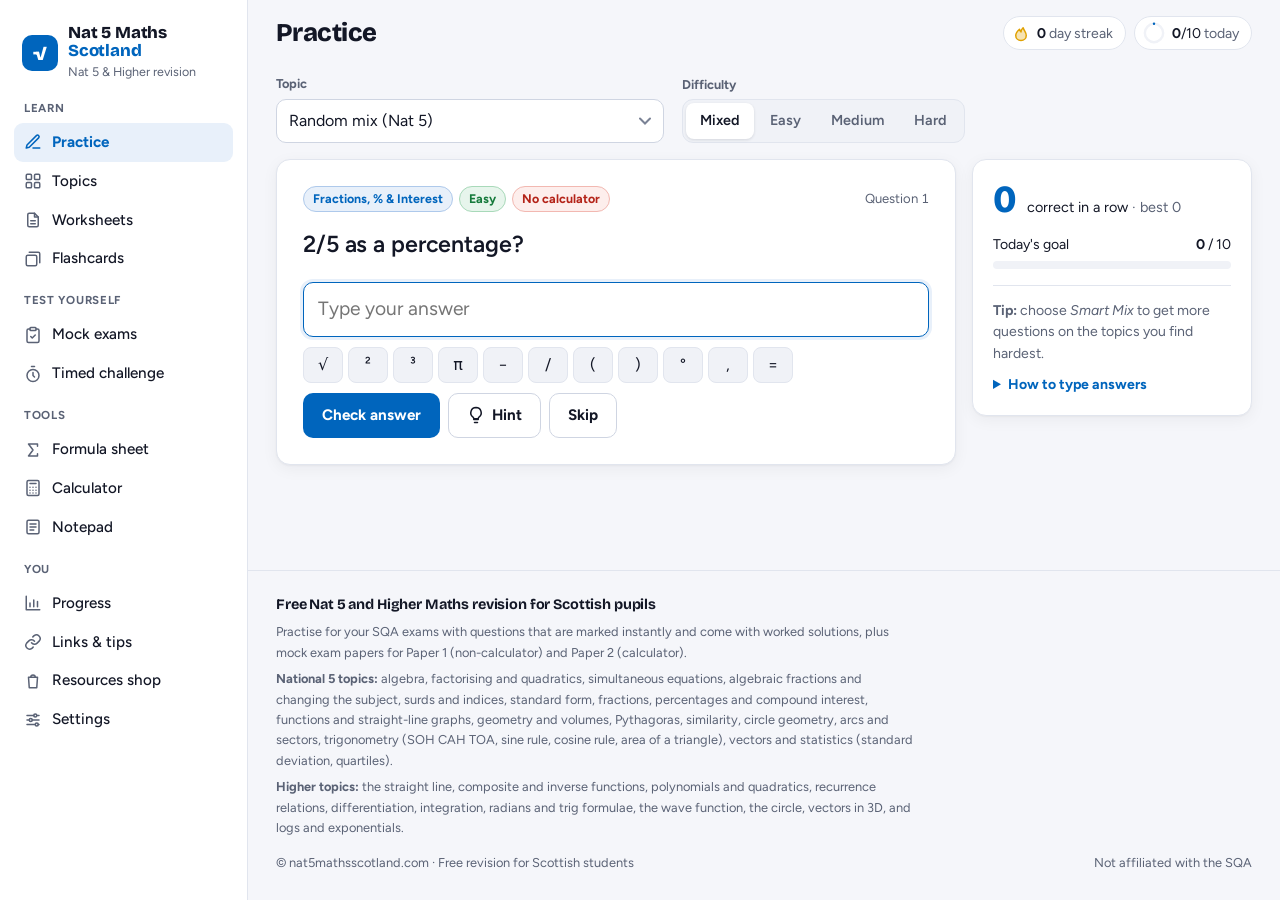
==== commit f92c1c22: "Add iPhone home-screen tip and search improvements - Show Safari users how to Add to Home Screen (iO" ====
--- a/index.html
+++ b/index.html
@@ -3,7 +3,7 @@
 <head>
 <meta charset="UTF-8">
 <meta name="viewport" content="width=device-width, initial-scale=1, viewport-fit=cover">
-<title>Free Nat 5 &amp; Higher Maths Revision — Scotland | nat5mathsscotland.com</title>
+<title>Nat 5 &amp; Higher Maths Revision — Free SQA Practice Questions &amp; Mock Exams</title>
 <meta name="description" content="Free Nat 5 and Higher Maths revision for Scottish students. 334 practice questions with worked solutions, mock exams, flashcards, worksheets and a formula sheet — covers the SQA course.">
 <meta name="author" content="nat5mathsscotland.com">
 <meta property="og:title" content="Free Nat 5 &amp; Higher Maths Revision — Scotland">
@@ -22,10 +22,20 @@
 <link rel="preconnect" href="https://fonts.googleapis.com">
 <link rel="preconnect" href="https://fonts.gstatic.com" crossorigin>
 <link href="https://fonts.googleapis.com/css2?family=Bricolage+Grotesque:opsz,wght@12..96,600;12..96,700;12..96,800&family=Figtree:wght@400;500;600;700&display=swap" rel="stylesheet">
-<link rel="stylesheet" href="assets/styles.css?v=6">
+<link rel="stylesheet" href="assets/styles.css?v=7">
 <script>
   // Apply saved appearance before first paint to avoid a flash of the wrong theme
   try{var _s=JSON.parse(localStorage.getItem('nat5_v4')||'{}').settings||{};if(_s.mode==='light'||_s.mode==='dark')document.documentElement.dataset.theme=_s.mode;if(_s.accent)document.documentElement.dataset.accent=_s.accent;}catch(e){}
+</script>
+<script type="application/ld+json">
+{"@context":"https://schema.org","@graph":[
+ {"@type":"WebSite","@id":"https://nat5mathsscotland.com/#site","url":"https://nat5mathsscotland.com/","name":"Nat 5 Maths Scotland","inLanguage":"en-GB"},
+ {"@type":"WebApplication","name":"Nat 5 Maths Scotland","url":"https://nat5mathsscotland.com/","applicationCategory":"EducationalApplication","operatingSystem":"Any","isAccessibleForFree":true,
+  "offers":{"@type":"Offer","price":"0","priceCurrency":"GBP"},
+  "description":"Free revision app for SQA National 5 and Higher Maths: practice questions with worked solutions, mock exam papers, flashcards, worksheets and a formula sheet.",
+  "audience":{"@type":"EducationalAudience","educationalRole":"student"},
+  "about":[{"@type":"Thing","name":"SQA National 5 Mathematics"},{"@type":"Thing","name":"SQA Higher Mathematics"}]}
+]}
 </script>
 </head>
 <body>
@@ -52,6 +62,7 @@
   <symbol id="i-refresh" viewBox="0 0 24 24"><path d="M21 12a9 9 0 1 1-3-6.7L21 8"/><path d="M21 3v5h-5"/></symbol>
   <symbol id="i-check" viewBox="0 0 24 24"><path d="m5 12 5 5 9-10"/></symbol>
   <symbol id="i-x" viewBox="0 0 24 24"><path d="M6 6l12 12M18 6 6 18"/></symbol>
+  <symbol id="i-share" viewBox="0 0 24 24"><path d="M12 3v12M8 7l4-4 4 4"/><path d="M6 11H5a1 1 0 0 0-1 1v8a1 1 0 0 0 1 1h14a1 1 0 0 0 1-1v-8a1 1 0 0 0-1-1h-1"/></symbol>
   <symbol id="i-external" viewBox="0 0 24 24"><path d="M14 4h6v6M20 4l-9 9"/><path d="M18 14v5a1 1 0 0 1-1 1H5a1 1 0 0 1-1-1V7a1 1 0 0 1 1-1h5"/></symbol>
 </svg>
 
@@ -538,8 +549,16 @@
     </main>
 
     <footer class="site-footer">
-      <span>© nat5mathsscotland.com · Free revision for Scottish students</span>
-      <span>Not affiliated with the SQA</span>
+      <div class="footer-about">
+        <h2>Free Nat 5 and Higher Maths revision for Scottish pupils</h2>
+        <p>Practise for your SQA exams with questions that are marked instantly and come with worked solutions, plus mock exam papers for Paper 1 (non-calculator) and Paper 2 (calculator).</p>
+        <p><b>National 5 topics:</b> algebra, factorising and quadratics, simultaneous equations, algebraic fractions and changing the subject, surds and indices, standard form, fractions, percentages and compound interest, functions and straight-line graphs, geometry and volumes, Pythagoras, similarity, circle geometry, arcs and sectors, trigonometry (SOH CAH TOA, sine rule, cosine rule, area of a triangle), vectors and statistics (standard deviation, quartiles).</p>
+        <p><b>Higher topics:</b> the straight line, composite and inverse functions, polynomials and quadratics, recurrence relations, differentiation, integration, radians and trig formulae, the wave function, the circle, vectors in 3D, and logs and exponentials.</p>
+      </div>
+      <div class="footer-base">
+        <span>© nat5mathsscotland.com · Free revision for Scottish students</span>
+        <span>Not affiliated with the SQA</span>
+      </div>
     </footer>
   </div>
 </div>
@@ -568,14 +587,15 @@
 <div class="toast" id="toast" role="status" aria-live="polite"></div>
 
 <div class="install-banner" id="install-banner" hidden>
-  <div><b>Install Nat 5 Maths</b><small>Add it to your home screen — works offline.</small></div>
+  <div id="install-text"><b>Install Nat 5 Maths</b><small>Add it to your home screen — works offline.</small></div>
+  <div id="ios-text" hidden><b>Add to your Home Screen</b><small>Tap <svg class="ico ios-share" aria-label="Share"><use href="#i-share"/></svg> <b>Share</b>, then <b>Add to Home Screen</b>. It works like an app, even offline.</small></div>
   <div class="btn-row">
     <button class="btn btn-primary btn-sm" id="install-btn">Install</button>
     <button class="btn btn-ghost btn-sm" id="dismiss-install" aria-label="Dismiss">Not now</button>
   </div>
 </div>
 
-<script src="assets/data.js?v=6"></script>
-<script src="assets/app.js?v=6"></script>
+<script src="assets/data.js?v=7"></script>
+<script src="assets/app.js?v=7"></script>
 </body>
 </html>
--- a/assets/styles.css
+++ b/assets/styles.css
@@ -108,7 +108,12 @@
 .ring-fg{stroke:var(--primary);stroke-linecap:round;transition:stroke-dasharray .5s}
 .chip-goal.done .ring-fg{stroke:var(--ok)}
 
-.site-footer{display:flex;justify-content:space-between;flex-wrap:wrap;gap:6px;max-width:1080px;width:100%;margin:0 auto;padding:18px 28px 28px;font-size:.8rem;color:var(--muted);border-top:1px solid var(--border)}
+.site-footer{max-width:1080px;width:100%;margin:0 auto;padding:22px 28px 28px;font-size:.8rem;color:var(--muted);border-top:1px solid var(--border)}
+.footer-about{max-width:80ch;margin-bottom:14px;line-height:1.6}
+.footer-about h2{font-size:.9rem;color:var(--text);margin-bottom:6px}
+.footer-about p{margin-bottom:6px}
+.footer-base{display:flex;justify-content:space-between;flex-wrap:wrap;gap:6px}
+.ios-share{width:15px;height:15px;vertical-align:-2px;color:var(--primary)}
 
 /* ---------- Panels & cards ---------- */
 .panel{animation:fade .2s ease}
@@ -343,6 +348,7 @@
 .toast.show{opacity:1;transform:translate(-50%,0)}
 .install-banner{position:fixed;left:16px;right:16px;bottom:16px;max-width:520px;margin:0 auto;display:flex;align-items:center;justify-content:space-between;gap:12px;background:var(--surface);border:1px solid var(--border);border-radius:var(--radius);padding:12px 14px;box-shadow:0 10px 30px rgba(0,0,0,.15);z-index:50}
 .install-banner small{display:block;color:var(--muted)}
+.install-banner .btn{white-space:nowrap}
 .tabbar,.sheet,.sheet-backdrop{display:none}
 
 /* ---------- Responsive ---------- */
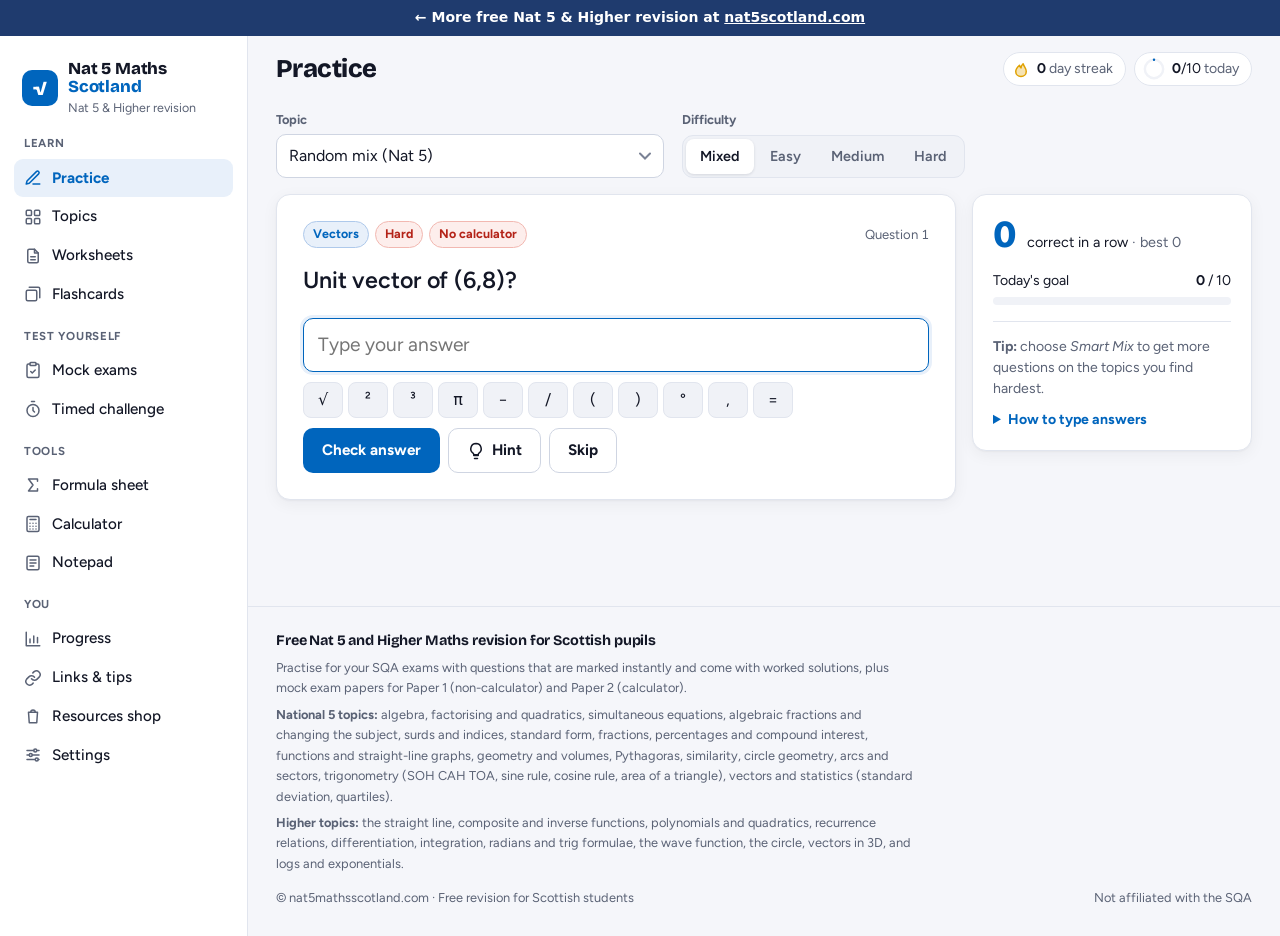
==== commit 634514b7: "Add link to nat5scotland.com hub" ====
--- a/index.html
+++ b/index.html
@@ -39,6 +39,8 @@
 </script>
 </head>
 <body>
+<div id="n5s-bar" style="background:#1f3b6e;color:#fff;text-align:center;padding:8px 12px;font:600 14px/1.4 system-ui,-apple-system,Segoe UI,Roboto,sans-serif"><a href="https://nat5scotland.com" style="color:#fff;text-decoration:none">&larr; More free Nat 5 &amp; Higher revision at <u>nat5scotland.com</u></a></div>
+
 
 <svg width="0" height="0" style="position:absolute" aria-hidden="true">
   <symbol id="i-practice" viewBox="0 0 24 24"><path d="M12 20h9"/><path d="M16.5 3.5a2.1 2.1 0 0 1 3 3L7 19l-4 1 1-4Z"/></symbol>
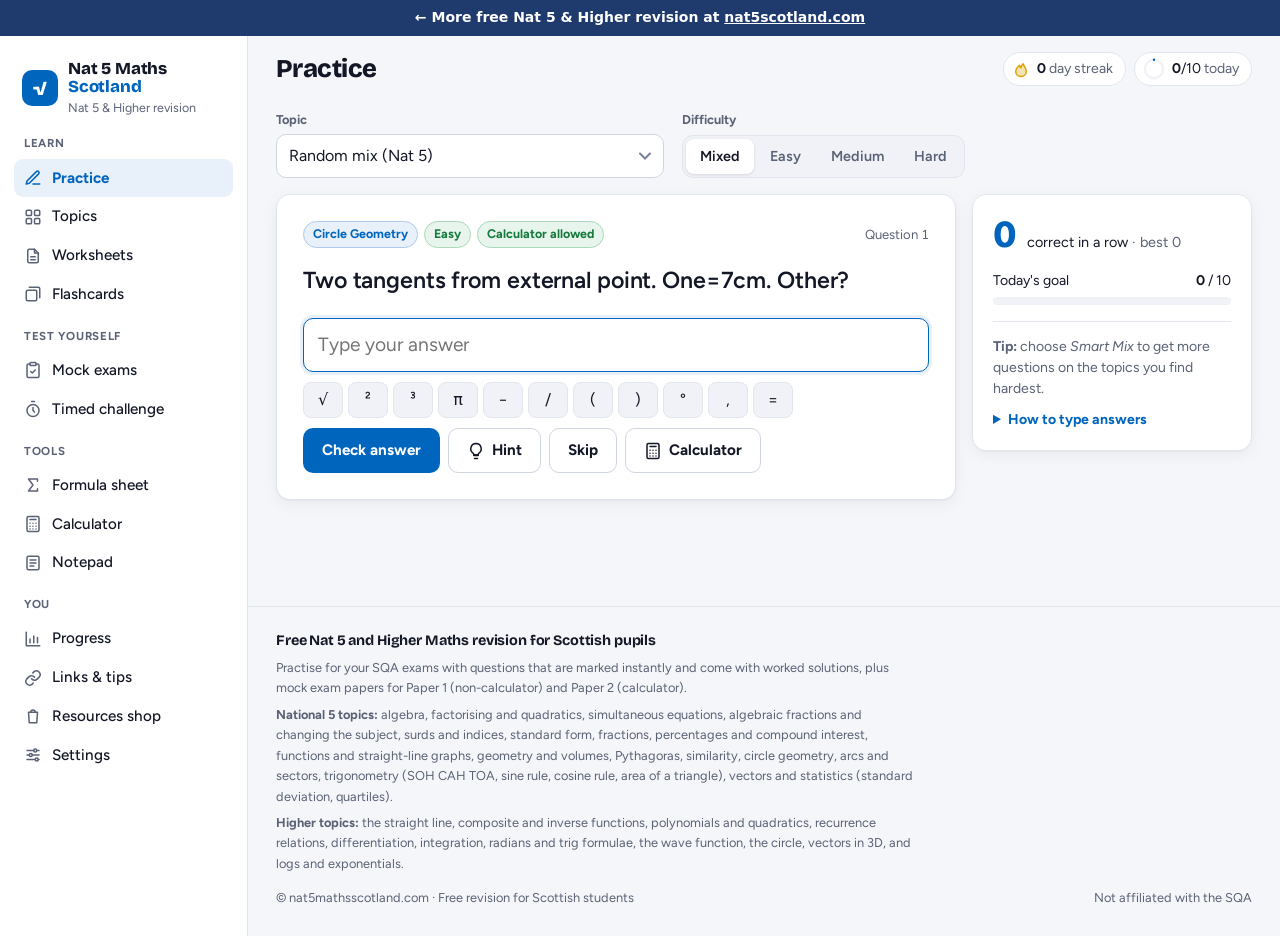
==== commit 37c3b07b: "Fact-check Mathematics content" ====
--- a/index.html
+++ b/index.html
@@ -259,7 +259,7 @@
             <h2 class="card-title">Before you start</h2>
             <ul class="tips-list">
               <li><b>Show all working on paper.</b> In the real exam, method marks are given even when the final answer is wrong.</li>
-              <li><b>Watch the clock.</b> Roughly 1–1½ minutes per mark. Skip and come back later.</li>
+              <li><b>Watch the clock.</b> Roughly 1½ minutes per mark (Nat 5: 40 marks in 1 hour, then 50 marks in 1 hour 30; Higher: 55 marks in 1 hour 15, then 65 marks in 1 hour 30). Skip and come back later.</li>
               <li><b>Non-calculator paper means no calculator.</b> Keep the calculator for Paper 2.</li>
               <li><b>Check answers</b> by substituting back in where you can.</li>
             </ul>
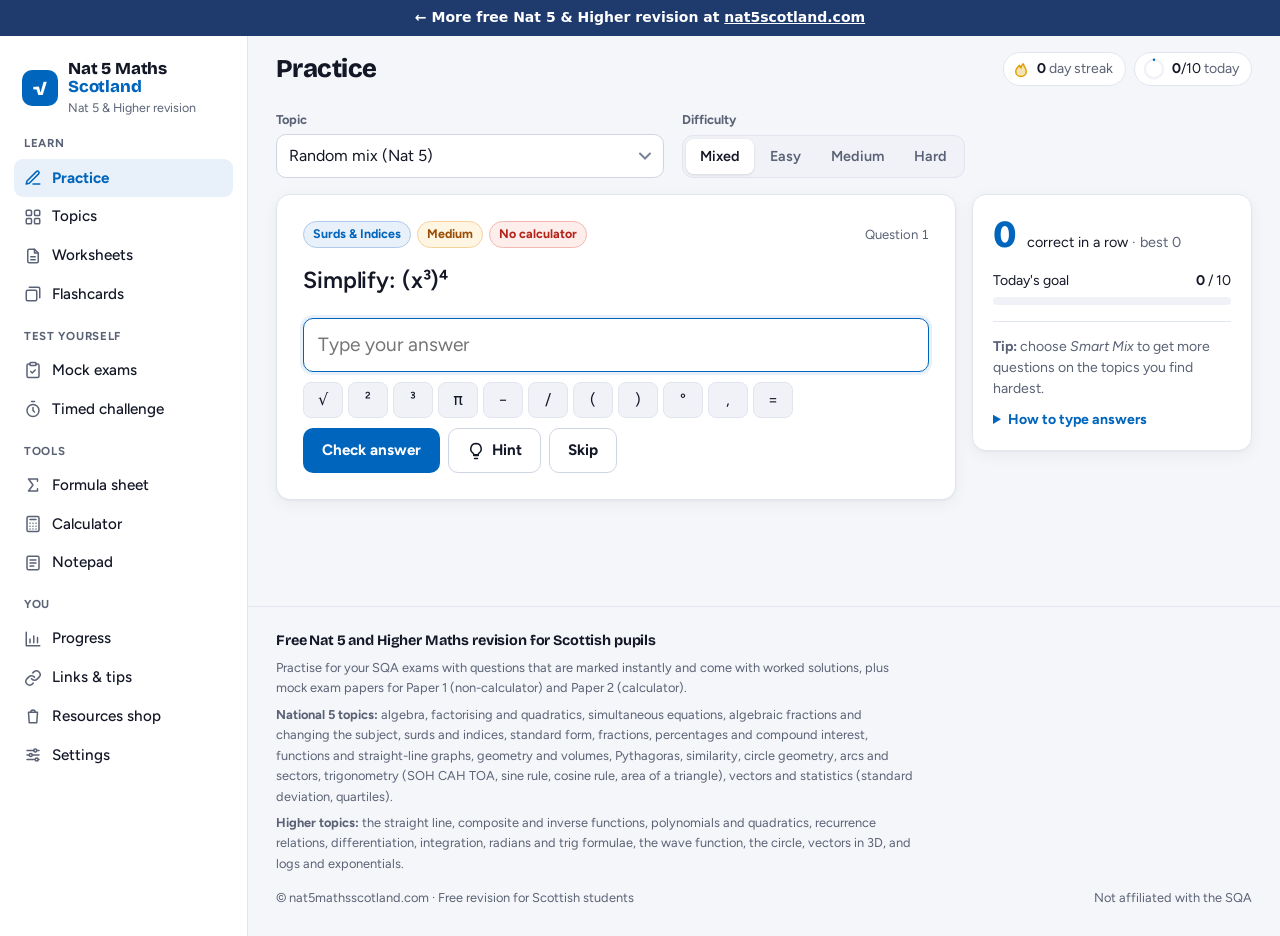
==== commit bc780a25: "Fix N5 SQA link; drop SIQR from formula sheet" ====
--- a/index.html
+++ b/index.html
@@ -393,7 +393,7 @@
             <div class="formula-grid">
               <div class="fc"><div class="fct">Averages</div>Mean = Σx / n · Median = middle · Mode = most common</div>
               <div class="fc"><div class="fct">Standard deviation <span class="tag tag-given">Given</span></div>s = √(Σ(x − x̄)² / (n − 1))</div>
-              <div class="fc"><div class="fct">Quartiles</div>IQR = Q3 − Q1 · SIQR = (Q3 − Q1) / 2</div>
+              <div class="fc"><div class="fct">Quartiles</div>IQR = Q3 − Q1</div>
               <div class="fc"><div class="fct">Probability</div>P(A) = favourable / total · P(not A) = 1 − P(A)</div>
             </div>
           </div>
@@ -480,7 +480,7 @@
           <div class="card">
             <h2 class="card-title">Useful websites</h2>
             <div class="link-list">
-              <a class="link-row" href="https://www.sqa.org.uk/sqa/47910.html" target="_blank" rel="noopener"><span><b>SQA National 5 Maths</b><small>Official past papers and marking instructions</small></span><svg class="ico"><use href="#i-external"/></svg></a>
+              <a class="link-row" href="https://www.sqa.org.uk/sqa/47419.html" target="_blank" rel="noopener"><span><b>SQA National 5 Maths</b><small>Official past papers and marking instructions</small></span><svg class="ico"><use href="#i-external"/></svg></a>
               <a class="link-row" href="https://www.bbc.co.uk/bitesize/subjects/zqhs34j" target="_blank" rel="noopener"><span><b>BBC Bitesize — Nat 5 Maths</b><small>Notes, videos and quizzes for every topic</small></span><svg class="ico"><use href="#i-external"/></svg></a>
               <a class="link-row" href="https://scholar.hw.ac.uk" target="_blank" rel="noopener"><span><b>SCHOLAR (Heriot-Watt)</b><small>Online course material for Scottish qualifications</small></span><svg class="ico"><use href="#i-external"/></svg></a>
               <a class="link-row" href="https://www.mathsrevision.com/index_files/National5.htm" target="_blank" rel="noopener"><span><b>mathsrevision.com — Nat 5</b><small>Notes, worksheets and worked examples</small></span><svg class="ico"><use href="#i-external"/></svg></a>
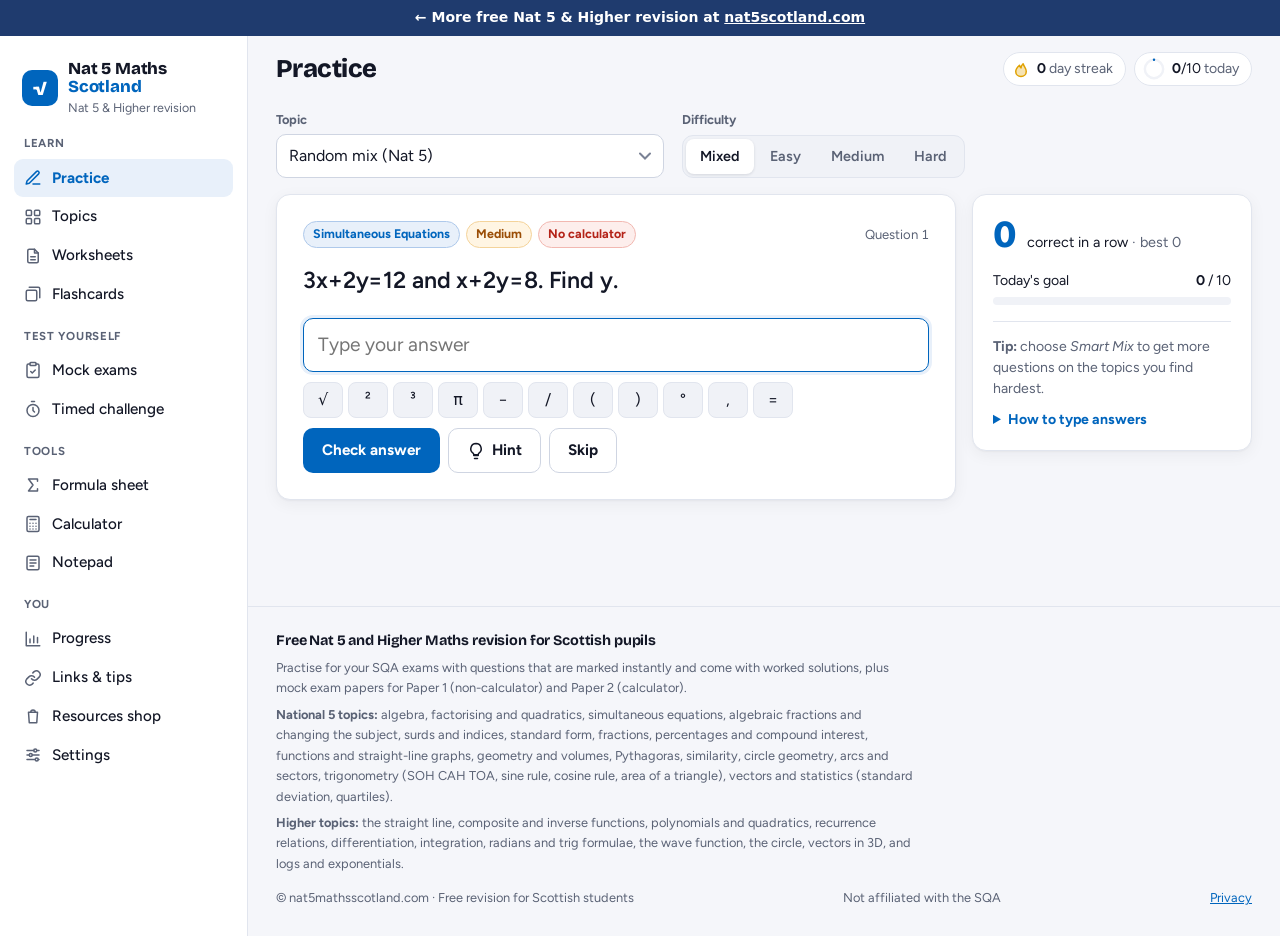
==== commit 2ecba60d: "Add Privacy page, footer link and Cloudflare Web Analytics beacon Cookieless visit counts for an und" ====
--- a/index.html
+++ b/index.html
@@ -560,6 +560,7 @@
       <div class="footer-base">
         <span>© nat5mathsscotland.com · Free revision for Scottish students</span>
         <span>Not affiliated with the SQA</span>
+        <span><a href="/privacy.html">Privacy</a></span>
       </div>
     </footer>
   </div>
@@ -599,5 +600,7 @@
 
 <script src="assets/data.js?v=7"></script>
 <script src="assets/app.js?v=7"></script>
+<!-- Cloudflare Web Analytics: cookieless visit counts (see /privacy.html). TODO: replace CF_TOKEN with the site token before merging. -->
+<script defer src="https://static.cloudflareinsights.com/beacon.min.js" data-cf-beacon='{"token": "CF_TOKEN"}'></script>
 </body>
 </html>
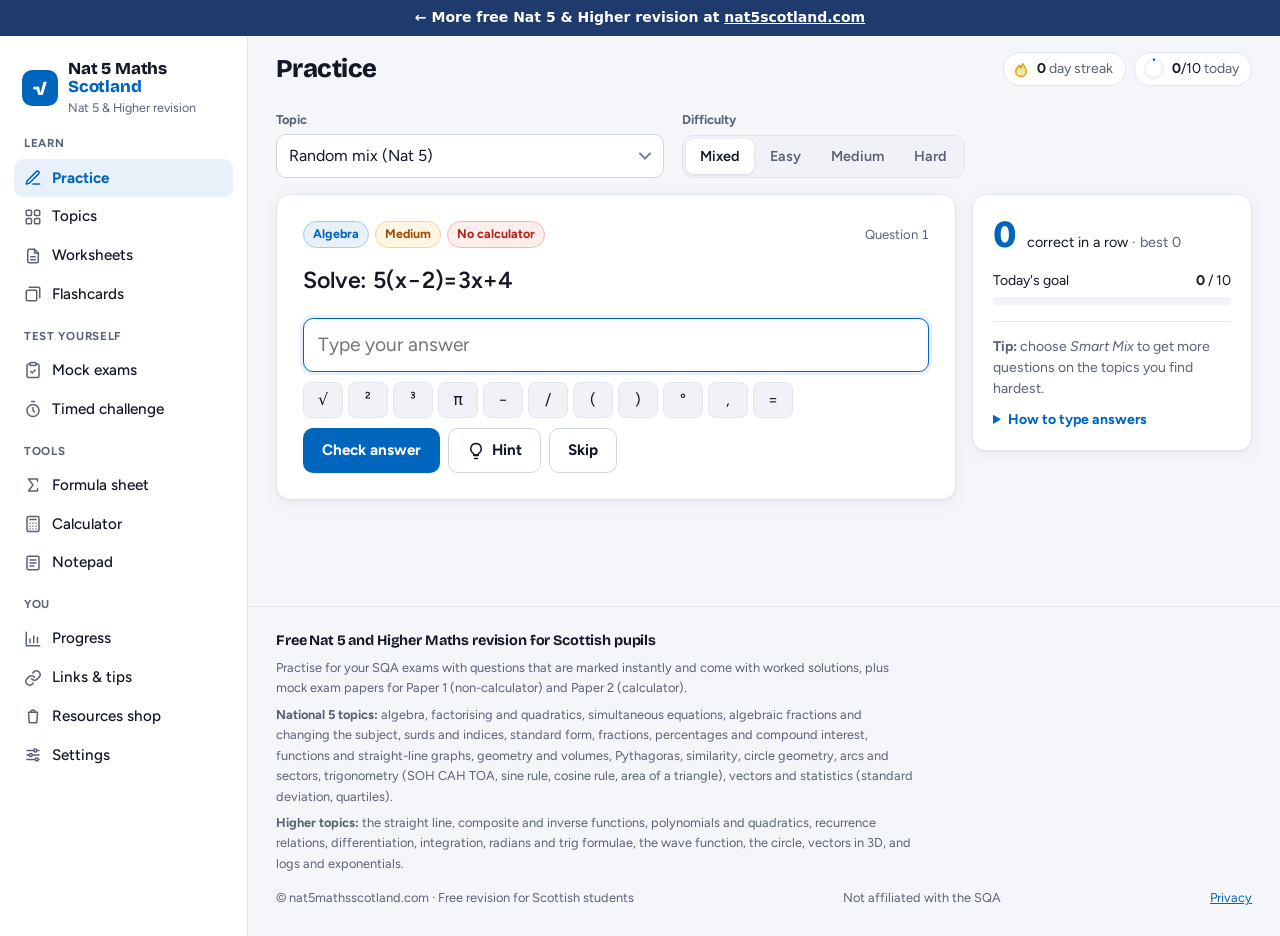
==== commit 734da8d8: "Fill in Cloudflare Web Analytics token and contact email Co-Authored-By: Claude Opus 5.5 <noreply@an" ====
--- a/index.html
+++ b/index.html
@@ -600,7 +600,6 @@
 
 <script src="assets/data.js?v=7"></script>
 <script src="assets/app.js?v=7"></script>
-<!-- Cloudflare Web Analytics: cookieless visit counts (see /privacy.html). TODO: replace CF_TOKEN with the site token before merging. -->
-<script defer src="https://static.cloudflareinsights.com/beacon.min.js" data-cf-beacon='{"token": "CF_TOKEN"}'></script>
+<!-- Cloudflare Web Analytics --><script type='module' src='https://static.cloudflareinsights.com/beacon.min.js' data-cf-beacon='{"token": "f73e0748445046519a2c993f9d42e0da"}'></script><!-- End Cloudflare Web Analytics -->
 </body>
 </html>
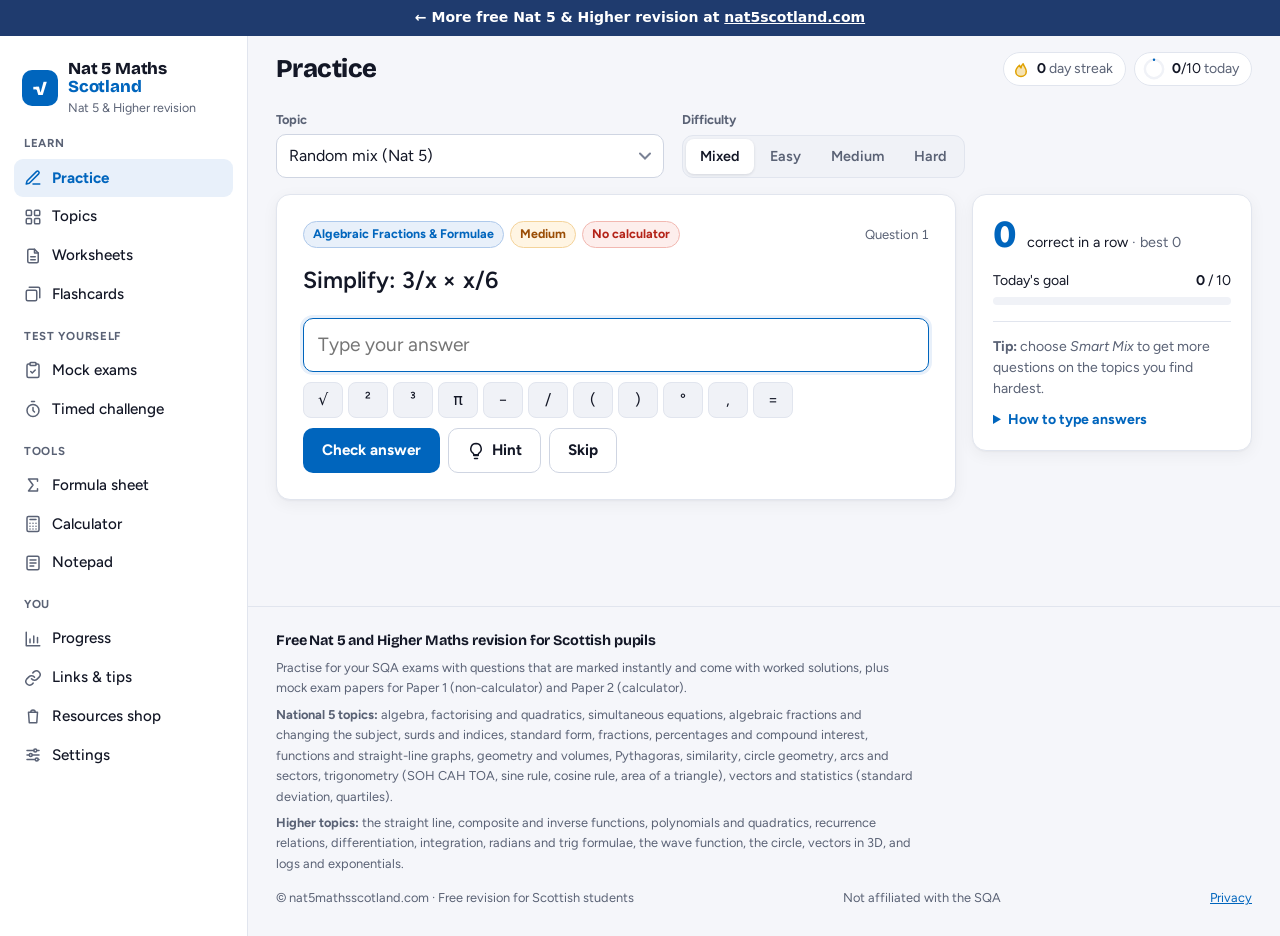
==== commit a9a42640: "Add Higher prelim focus set: trig equations, quadratics, differentiation 16 Higher trig equation que" ====
--- a/index.html
+++ b/index.html
@@ -22,7 +22,7 @@
 <link rel="preconnect" href="https://fonts.googleapis.com">
 <link rel="preconnect" href="https://fonts.gstatic.com" crossorigin>
 <link href="https://fonts.googleapis.com/css2?family=Bricolage+Grotesque:opsz,wght@12..96,600;12..96,700;12..96,800&family=Figtree:wght@400;500;600;700&display=swap" rel="stylesheet">
-<link rel="stylesheet" href="assets/styles.css?v=7">
+<link rel="stylesheet" href="assets/styles.css?v=8">
 <script>
   // Apply saved appearance before first paint to avoid a flash of the wrong theme
   try{var _s=JSON.parse(localStorage.getItem('nat5_v4')||'{}').settings||{};if(_s.mode==='light'||_s.mode==='dark')document.documentElement.dataset.theme=_s.mode;if(_s.accent)document.documentElement.dataset.accent=_s.accent;}catch(e){}
@@ -598,8 +598,8 @@
   </div>
 </div>
 
-<script src="assets/data.js?v=7"></script>
-<script src="assets/app.js?v=7"></script>
+<script src="assets/data.js?v=8"></script>
+<script src="assets/app.js?v=8"></script>
 <!-- Cloudflare Web Analytics --><script type='module' src='https://static.cloudflareinsights.com/beacon.min.js' data-cf-beacon='{"token": "f73e0748445046519a2c993f9d42e0da"}'></script><!-- End Cloudflare Web Analytics -->
 </body>
 </html>
